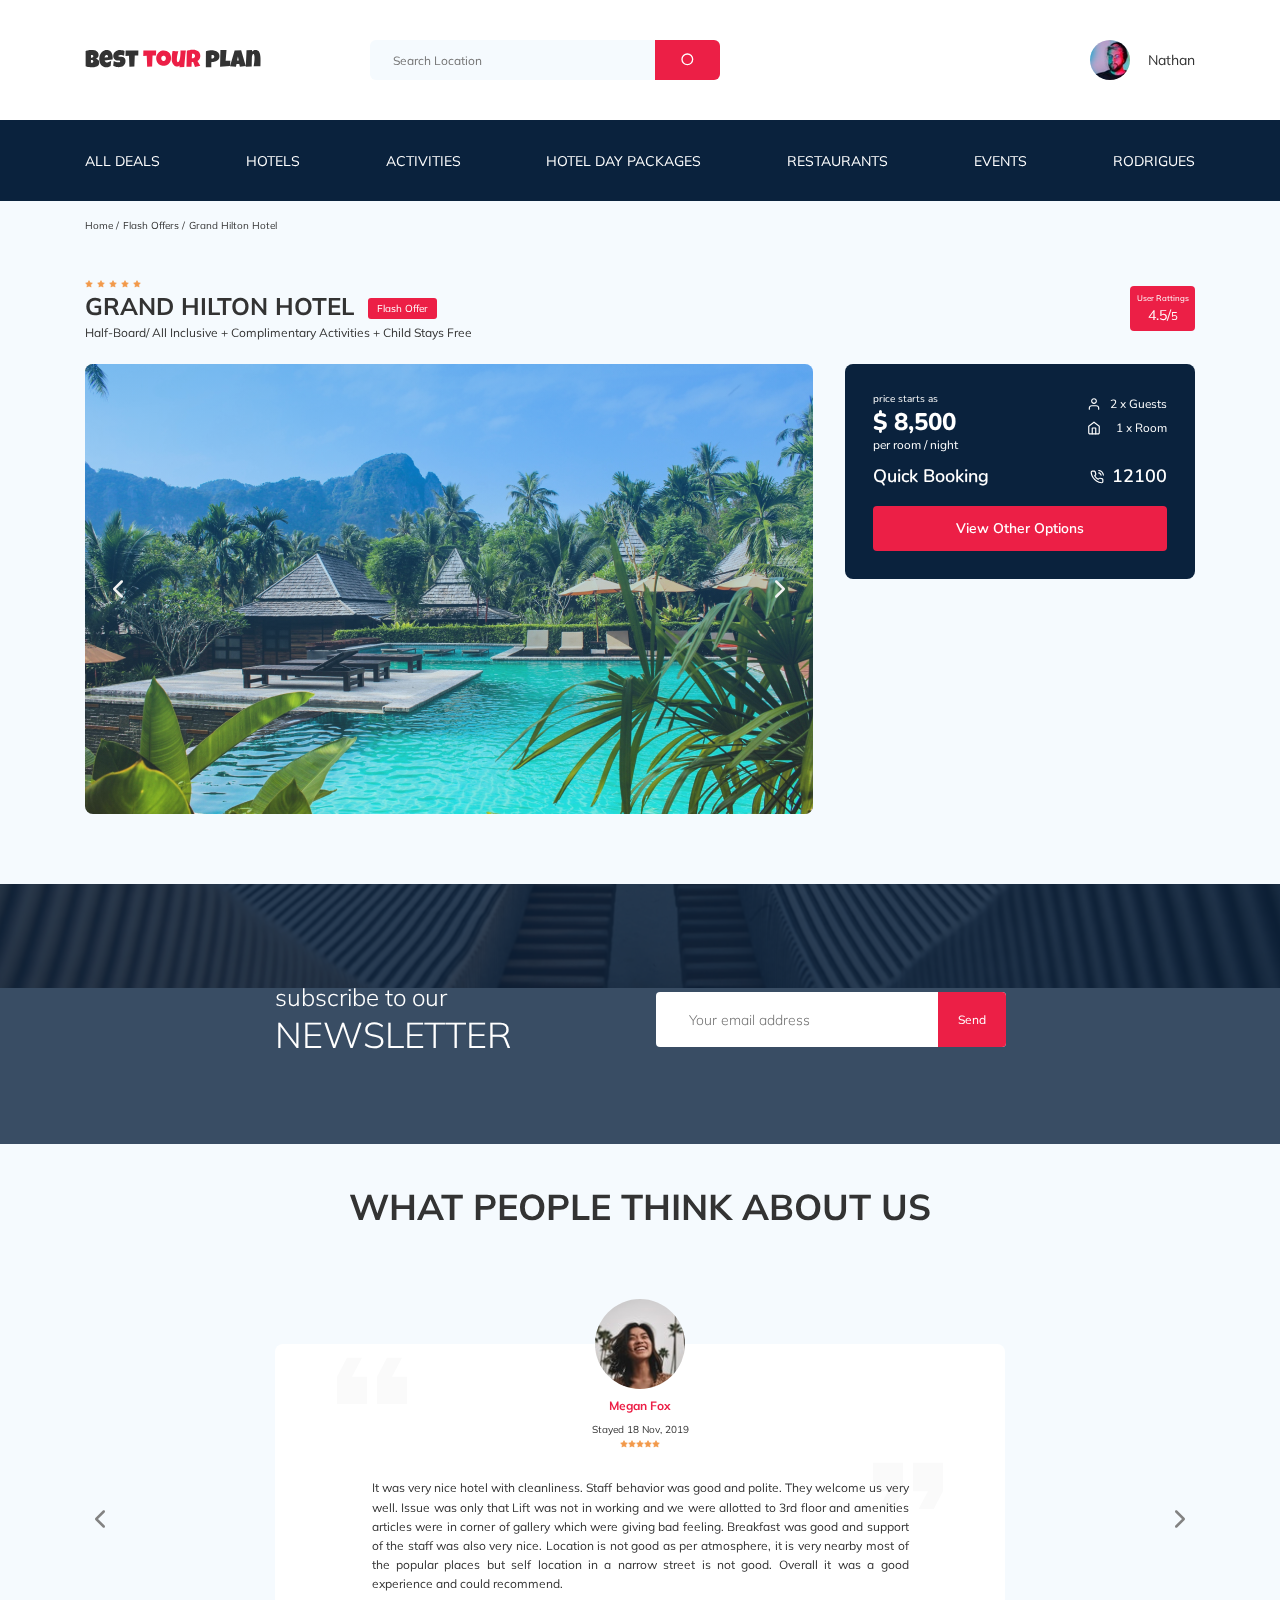
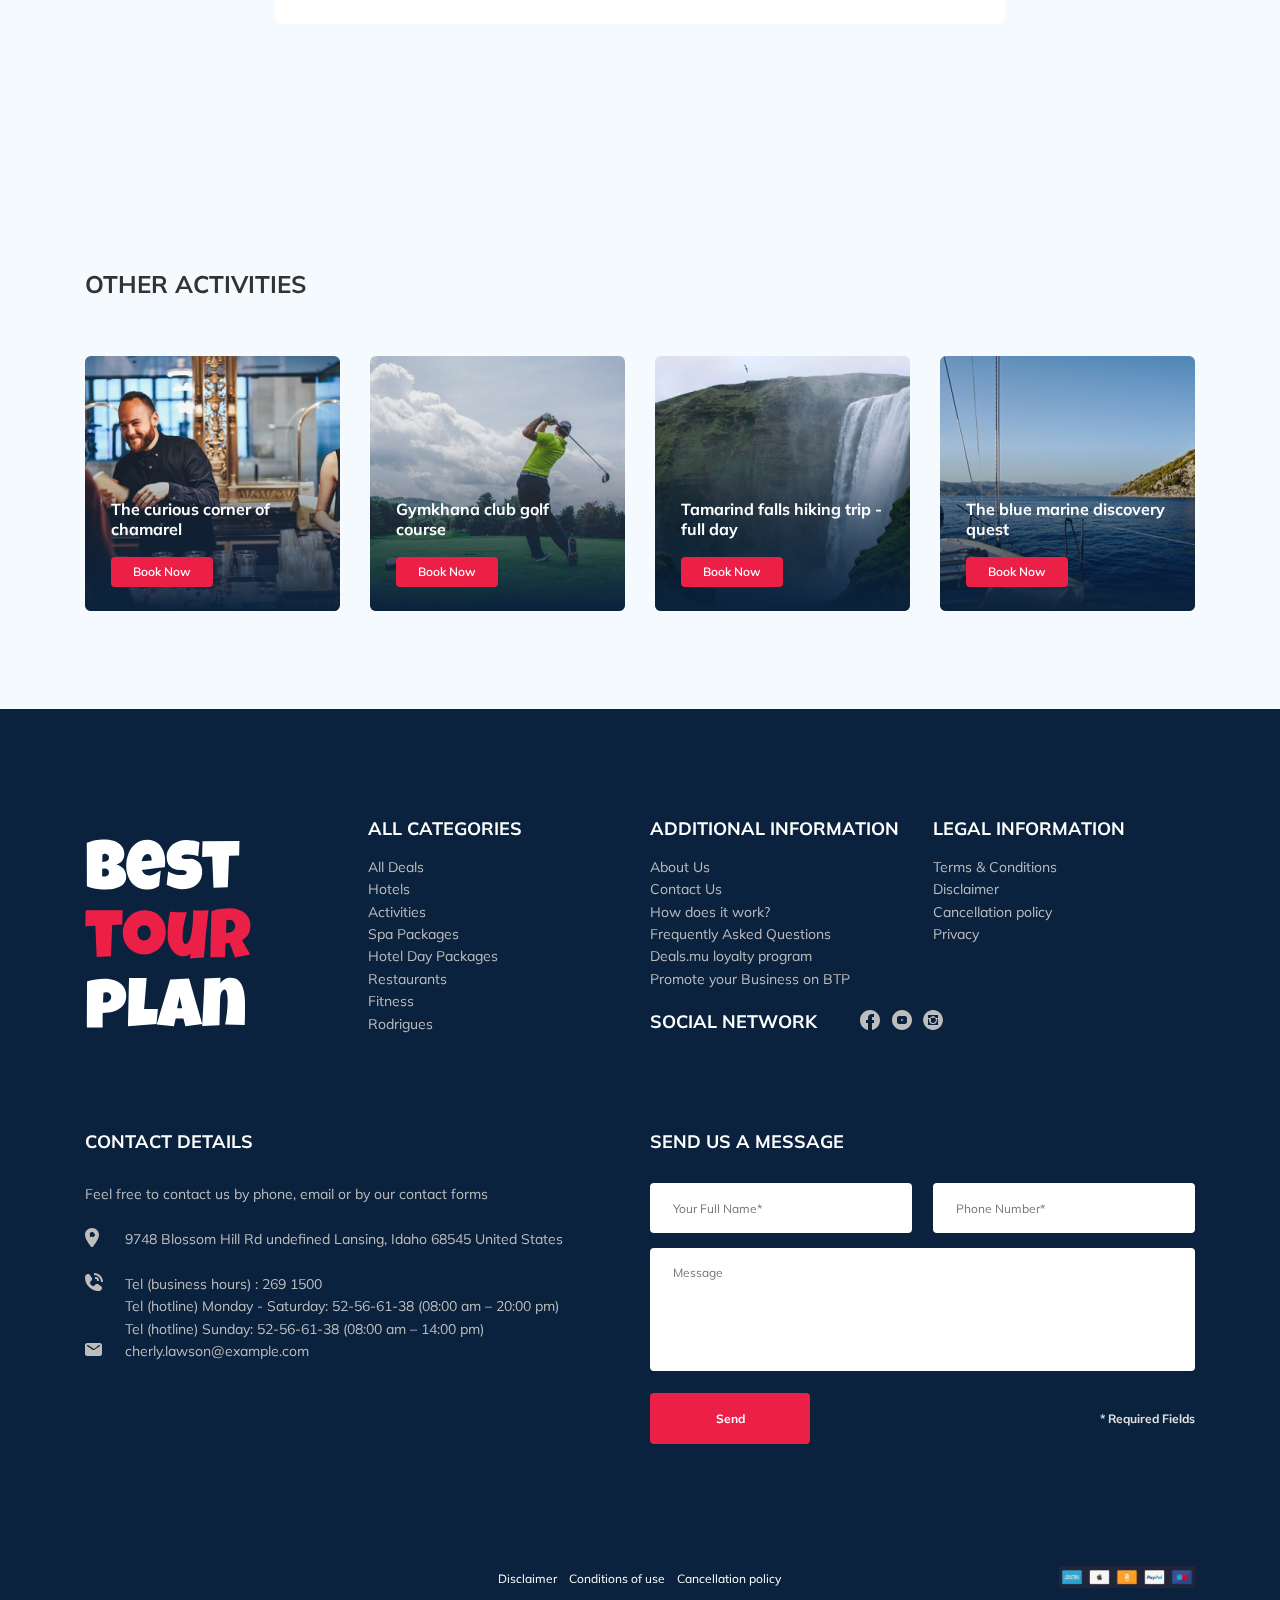
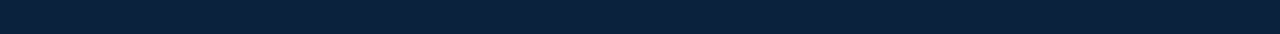
==== index.html @ 7e52b49e "fix: textarea-font-size" ====
<!DOCTYPE html>
<html lang="en">
<head>
    <meta charset="UTF-8">
    <meta http-equiv="X-UA-Compatible" content="IE=edge">
    <meta name="viewport" content="width=device-width, initial-scale=1.0">
    <title>Best Tour Plan - Hotel Booking</title>
    <link href="https://fonts.googleapis.com/css2?family=Mulish:wght@400;700&family=Nunito:wght@400;600;700;800&display=swap" rel="stylesheet"/>
    <link rel="stylesheet" href="css/swiper-bundle.min.css">
    <link rel="stylesheet" href="css/style.css"/>
</head>
<body>
    <header class="navbar navbar__mobile_fixed">
        <div class="container">
            <div class="navbar-top">
                <a href="#" class="logo">
                    <img src="img/horizontal-logo.svg" alt="logo:Best Tour Plan" class="logo__image">
                </a>
                <form action="#" class="search navbar__search navbar__search_mobile_hidden">
                    <input type="text" class="search__input" placeholder="Search Location">
                    <button class="search__button">
                        <img src="img/search.svg" alt="Icon: search">
                    </button>
                </form>
                <a href="#" class="user navbar__user navbar__user_mobile_hidden">
                    <img src="img/user-avatar.jpg" alt="Avatar: Nathan" class="user__avatar"/>
                
                <span class="user__name">Nathan</span>
                </a>
                <button class="menu-button navbar-top__menu-button">
                    <span class="menu-button__line"></span>
                    <span class="menu-button__line"></span>
                    <span class="menu-button__line"></span>
                </button>
            </div>
            </div>
            <div class="navbar-bottom">
                <div class="container">
            <nav class="navbar-menu">
                 <ul class="navbar-menu__list">
                     <li class="navbar-menu__item navbar-menu__item_mobile_visible">
                    <a href="#" class="user navbar__user navbar__user_mobile_visible">
                    <img src="img/user-avatar.jpg" alt="Avatar: Nathan" class="user__avatar"/>
                <span class="user__name">Nathan</span>
                </a>
                </li>
                     <li class="navbar-menu__item navbar-menu__item_mobile_visible">
                         <form action="#" class="search navbar__search navbar__search_mobile_visible">
                    <input type="text" class="search__input" placeholder="Search Location">
                    <button class="search__button">
                        <img src="img/search.svg" alt="Icon: search">
                    </button>
                </form>
                     </li>
                <li class="navbar-menu__item"><a href="#" class="navbar-menu__link">All Deals</a></li>
                <li class="navbar-menu__item"><a href="#" class="navbar-menu__link">Hotels</a></li>
                <li class="navbar-menu__item"><a href="#" class="navbar-menu__link">Activities</a></li>
                <li class="navbar-menu__item"><a href="#" class="navbar-menu__link">Hotel Day Packages</a></li>
                <li class="navbar-menu__item"><a href="#" class="navbar-menu__link">Restaurants</a></li>
                <li class="navbar-menu__item"><a href="#" class="navbar-menu__link">Events</a></li>
                <li class="navbar-menu__item"><a href="#" class="navbar-menu__link">Rodrigues</a></li>
                </ul>
            </nav>
            </div>
            </div>
    </header>
    <div class="container">
    <nav class="breadcrumb">
        <ul class="breadcrumb-list">
            <li class="breadcrumb-list__item">
                <a href="#" class="breadcrumb-list__link">Home</a>
            </li>
            <li class="breadcrumb-list__item">
                <a href="#" class="breadcrumb-list__link">Flash Offers</a>
            </li>
            <li class="breadcrumb-list__item">
                Grand Hilton Hotel
            </li>
        </ul>
    </nav>
    </div>
    <section class="hotel">
        <div class="container">
            <div class="hotel-info">
                <div class="hotel-info__text">
                    <div class="hotel-wrapper">
                    <div class="stars hotel-wrapper__stars">
                        <img class="hotel-wrapper__star" src="img/star.svg" alt="star"/>
                        <img class="hotel-wrapper__star" src="img/star.svg" alt="star"/>
                        <img class="hotel-wrapper__star" src="img/star.svg" alt="star"/>
                        <img class="hotel-wrapper__star" src="img/star.svg" alt="star"/>
                        <img class="hotel-wrapper__star" src="img/star.svg" alt="star"/>
                    </div>
                <h1 class="hotel-name hotel-info__name">GRAND HILTON HOTEL</h1>
                <span class="offer hotel-info__offer">Flash Offer</span>
                </div>
                <p class="hotel-description hotel-info__description">Half-Board/ All Inclusive + Complimentary Activities + Child Stays Free</p>
                </div>
                <div class="rating hotel-info__rating">
                    <span class="rating__text">User Rattings</span>
                    <span class="rating__counter">4.5/<small>5</small></span>
                </div>
            </div>
            <div class="hotel-grid">
                    <div class="swiper-container hotel-slider hotel__slider">
  <!-- Additional required wrapper -->
  <div class="swiper-wrapper">
    <div class="swiper-slide hotel-slider__item">
        <img class="hotel-slider__image" src="img/slide-1.jpg" alt="slide-1">
    </div>
    <div class="swiper-slide hotel-slider__item">
        <img class="hotel-slider__image" src="img/slide-2.jpg" alt="slide-2">
    </div>
    <div class="swiper-slide hotel-slider__item">
        <img class="hotel-slider__image" src="img/slide-3.jpg" alt="slide-3">
    </div>
    <div class="swiper-slide hotel-slider__item">
        <img class="hotel-slider__image" src="img/slide-4.jpg" alt="slide-4">
    </div>
    <div class="swiper-slide hotel-slider__item">
        <img class="hotel-slider__image" src="img/slide-5.jpg" alt="slide-5">
    </div>
  </div>
  <!-- If we need navigation buttons -->
  <button class="hotel-slider__button hotel-slider__button--prev"></button>
  <button class="hotel-slider__button hotel-slider__button--next"></button>
</div>
    <div class="hotel-right">
    <div class="booking">
        <div class="booking__info"> 
            <div class="booking__price">
                <span class="booking__start">price starts as</span>
                <strong class="booking__pricetag">$ 8,500</strong>
                <span class="booking__per-room">per room / night</span>
            </div>
            <div class="booking__room">
                <div class="booking__text">
                    <img src="img/user.svg" alt="Icon: user" class="booking__icon">
                    <span class="booking__description">2 x Guests</span>
                </div>
                <div class="booking__text">
                    <img src="img/home.svg" alt="Icon: user" class="booking__icon">
                    <span class="booking__description">1 x Room</span>
                </div>
            </div>
        </div>
            <div class="booking__call-center">
                <span class="booking__heading">Quick Booking</span>
                <a class="booking__number" href="tel:12100">
                    <img src="img/phone-call.svg" alt="Icon: phone">
                    <span class="booking__num">12100</span>
                </a>
            </div>
            <button class="button booking__button">View Other Options</button>
    </div>
    <div id="map" class="mymap"></div> 
</div>
    </div>
            </div>
    </section>
        <section class="newsletter">
            <div class="parallax-window" data-parallax="scroll" data-image-src="img/newsletter-bg.jpg">
        <div class="newsletter-wrapper">
            <h2 class="newsletter-title">
                subscribe to our
                <span class="newsletter-title__strong">Newsletter</span>
            </h2>
            <form action="#" class="subscribe newsletter__subscribe">
                    <input type="text" class="subscribe__input" placeholder="Your email address" name="adress">
                    <button class="subscribe__button">Send</button>
                </form>
        </div>
        </div>
        </section>
    <section class="reviews">
        <div class="container">
            <h2 class="reviews__title">What people think about us</h2>
            <div class="swiper-container reviews-slider">
  <div class="swiper-wrapper">
    <div class="swiper-slide">
        <div class="reviews-slider__item">
            <div class="reviews-slider__profile">
                <img src="img/reviews-avatar.jpg" alt="Photo: Megan Fox" class="reviews-slider__avatar"/>
                <h3 class="reviews-slider__username">Megan Fox</h3>
                <span class="reviews-slider__date">Stayed 18 Nov, 2019</span>
                <div class="reviews-slider__rating">
                        <img class="reviews-slider__star" src="img/star.svg" alt="star"/>
                        <img class="reviews-slider__star" src="img/star.svg" alt="star"/>
                        <img class="reviews-slider__star" src="img/star.svg" alt="star"/>
                        <img class="reviews-slider__star" src="img/star.svg" alt="star"/>
                        <img class="reviews-slider__star" src="img/star.svg" alt="star"/>
                    </div>
            </div>
            <p class="reviews-slider__text">It was very nice hotel with cleanliness. Staff behavior was good and polite. They welcome us very well. Issue was only that Lift was not in working and we were allotted to 3rd floor and amenities articles were in corner of gallery which were giving bad feeling. Breakfast was good and support of the staff was also very nice. Location is not good as per atmosphere, it is very nearby most of the popular places but self location in a narrow street is not good. Overall it was a good experience and could recommend. </p>
        </div>
    </div>
    <div class="swiper-slide">
        <div class="reviews-slider__item">
            <div class="reviews-slider__profile">
                <img src="img/reviews-avatar-2.jpg" alt="Photo: Klark Kent" class="reviews-slider__avatar"/>
                <h3 class="reviews-slider__username">Klark Kent</h3>
                <span class="reviews-slider__date">Stayed 18 Dec, 2020</span>
                <div class="reviews-slider__rating">
                        <img class="reviews-slider__star" src="img/star.svg" alt="star"/>
                        <img class="reviews-slider__star" src="img/star.svg" alt="star"/>
                        <img class="reviews-slider__star" src="img/star.svg" alt="star"/>
                        <img class="reviews-slider__star" src="img/star.svg" alt="star"/>
                        <img class="reviews-slider__star" src="img/star.svg" alt="star"/>
                    </div>
            </div>
            <p class="reviews-slider__text">Lorem ipsum dolor sit amet consectetur adipisicing elit. Alias architecto reprehenderit laboriosam officiis esse accusantium est reiciendis soluta repellat? Quis soluta ducimus, aliquam nisi fugiat neque sint fugit a consequuntur voluptas reprehenderit reiciendis! Commodi, ducimus magni sunt eligendi ab neque et sequi, quidem, ipsa optio vel nihil. Deserunt, quos doloribus.</p>
        </div>
    </div>
    <div class="swiper-slide">
        <div class="reviews-slider__item">
            <div class="reviews-slider__profile">
                <img src="img/reviews-avatar-3.jpg" alt="Photo: Liam Mason" class="reviews-slider__avatar"/>
                <h3 class="reviews-slider__username">Liam Mason</h3>
                <span class="reviews-slider__date">Stayed 18 Mar, 2021</span>
                <div class="reviews-slider__rating">
                        <img class="reviews-slider__star" src="img/star.svg" alt="star"/>
                        <img class="reviews-slider__star" src="img/star.svg" alt="star"/>
                        <img class="reviews-slider__star" src="img/star.svg" alt="star"/>
                        <img class="reviews-slider__star" src="img/star.svg" alt="star"/>
                        <img class="reviews-slider__star" src="img/star.svg" alt="star"/>
                    </div>
            </div>
            <p class="reviews-slider__text">Lorem ipsum dolor sit amet consectetur adipisicing elit. Officiis dignissimos iusto eaque autem accusamus nemo debitis illum, ullam facere qui sit enim dolor commodi animi molestias aperiam atque. Distinctio sit esse debitis minima, quaerat quod reiciendis ducimus aspernatur! Accusamus, obcaecati cumque ad deserunt ullam voluptatem vel sequi nemo nam natus ducimus repellat quo minus minima, laboriosam quam! Ullam ab similique debitis sint modi deserunt saepe in consequatur ratione, sed dolore, ea odit delectus cum doloremque quasi quas non quos minima nihil reprehenderit vitae. Nemo harum eligendi dolore veritatis incidunt laborum, aliquam, a modi magnam placeat ducimus obcaecati delectus repellendus blanditiis fugit molestias accusantium ex voluptate quam quos quae at excepturi necessitatibus. Optio officia ex magni quis quibusdam, autem explicabo perferendis impedit accusamus perspiciatis sequi, enim distinctio voluptatum aliquid? Maiores at expedita vel aliquam corporis similique magnam! </p>
        </div>
    </div>
    </div> 
          <button class="reviews-slider__button reviews-slider__button--prev"></button>
          <button class="reviews-slider__button reviews-slider__button--next"></button>
            </div>
        </div>
    </section>
    <section class="activities">
        <div class="container">
            <h2 class="activities__title">Other Activities</h2>
            <div class="activities-wrapper">
                <div class="card activities__card--card1">
                    <img src="img/activity-1.jpg" alt="The curious corner of chamarel" class="card__image">
                    <h3 class="card__title">The curious corner of chamarel</h3>
                    <button class="card__button">Book Now</button>
                </div>
                <div class="card activities__card--card2">
                    <img src="img/activity-2.jpg" alt="Gymkhana club golf course" class="card__image">
                    <h3 class="card__title">Gymkhana club golf course</h3>
                    <button class="card__button">Book Now</button>
                </div>
                <div class="card activities__card--card3">
                    <img src="img/activity-3.jpg" alt="Tamarind falls hiking trip - full day" class="card__image">
                    <h3 class="card__title">Tamarind falls hiking trip - full day</h3>
                    <button class="card__button">Book Now</button>
                </div>
                <div class="card activities__card--card4">
                    <img src="img/activity-4.jpg" alt="The blue marine discovery quest" class="card__image">
                    <h3 class="card__title">The blue marine discovery quest</h3>
                    <button class="card__button">Book Now</button>
                </div>
            </div>
        </div>
    </section>
    <footer class="footer">
        <div class="container">
            <div class="footer-wrapper">
                <img src="/img/vertical-logo.svg" alt="Logo: Best tour plan" class="logo footer__logo"/>
                <div class="footer__list footer__categories">
                    <h3 class="footer__title">ALL CATEGORIES</h3>
                    <ul class="footer__ul">
                        <li class="footer__item">
                            <a href="#" class="footer__link">All Deals</a>
                        </li>
                        <li class="footer__item">
                            <a href="#" class="footer__link">Hotels</a>
                        </li>
                        <li class="footer__item">
                            <a href="#" class="footer__link">Activities</a>
                        </li>
                        <li class="footer__item">
                            <a href="#" class="footer__link">Spa Packages</a>
                        </li>
                        <li class="footer__item">
                            <a href="#" class="footer__link">Hotel Day Packages</a>
                        </li>
                        <li class="footer__item">
                            <a href="#" class="footer__link">Restaurants</a>
                        </li>
                        <li class="footer__item">
                            <a href="#" class="footer__link">Fitness</a>
                        </li>
                        <li class="footer__item">
                            <a href="#" class="footer__link">Rodrigues</a>
                        </li>
                    </ul>
                </div>
                <div class="footer__list footer__additional">
                    <h3 class="footer__title">ADDITIONAL INFORMATION</h3>
                    <ul class="footer__ul">
                        <li class="footer__item">
                            <a href="#" class="footer__link">About Us</a>
                        </li>
                        <li class="footer__item">
                            <a href="#" class="footer__link">Contact Us</a>
                        </li>
                        <li class="footer__item">
                            <a href="#" class="footer__link">How does it work?</a>
                        </li>
                        <li class="footer__item">
                            <a href="#" class="footer__link">Frequently Asked Questions</a>
                        </li>
                        <li class="footer__item">
                            <a href="#" class="footer__link">Deals.mu loyalty program</a>
                        </li>
                        <li class="footer__item">
                            <a href="#" class="footer__link">Promote your Business on BTP</a>
                        </li>
                    </ul>
                </div>
                <div class="footer__social-network">
                    <h3 class="footer__title footer__title--inline>">Social Network</h3>
                    <div class="footer__social-links">
                        <a href="http://facebook.com" class="footer__link">
                            <img 
                            src="img/facebook.svg" 
                            alt="Icon: facebook"/>
                        </a>
                        <a href="http://youtube.com" class="footer__link">
                            <img 
                            src="img/youtube.svg" 
                            alt="Icon: youtube"/>
                        </a>
                        <a href="http://instagram.com" class="footer__link">
                            <img 
                            src="img/instagram.svg" 
                            alt="Icon: instagram"/>
                        </a>
                    </div>
                    </div>
                    <div class="footer__list footer__legal">
                        <h3 class="footer__title">LEGAL INFORMATION</h3>
                        <ul class="footer__ul">
                        <li class="footer__item">
                            <a href="#" class="footer__link">Terms & Conditions</a>
                        </li>
                        <li class="footer__item">
                            <a href="#" class="footer__link">Disclaimer</a>
                        </li>
                        <li class="footer__item">
                            <a href="#" class="footer__link">Cancellation policy</a>
                        </li>
                        <li class="footer__item">
                            <a href="#" class="footer__link">Privacy</a>
                        </li>
                        </ul>
                    </div>
                    <div class="footer__contact-details">
                        <h3 class="footer__title footer__title--mb-3">Contact Details</h3>
                        <p class="footer__text">
                            Feel free to contact us by phone, email or by our contact forms
                        </p>
                        <ul class="footer__ul">
                            <li class="footer__item footer__item--mb-2">
                                <div class="footer__icon-wrapper">
                            <img 
                            class="footer__icon" 
                            src="img/map-marker.svg" 
                            alt="Icon: map"/>
                            </div>
                            9748 Blossom Hill Rd undefined Lansing, Idaho 68545 United States
                        </li>
                        <li class="footer__item">
                            <div class="footer__icon-wrapper">
                            <img 
                            class="footer__icon" 
                            src="img/contact-phone-call.svg" 
                            alt="Icon: contact-phone-call"/>
                            </div>
                            <div class="footer__tel">
                             <a href="tel:269 1500" class="footer__contacts">Tel (business hours) : 269 1500</a><br>
                            <a href="tel:52-56-61-38" class="footer__contacts">Tel (hotline) Monday - Saturday: 52-56-61-38 (08:00 am – 20:00 pm)</a><br>
                            <a href="tel:269 1500" class="footer__contacts">Tel (hotline) Sunday: 52-56-61-38 (08:00 am – 14:00 pm)</a>
                        </div>
                        </li>
                        <li class="footer__item">
                            <div class="footer__icon-wrapper">
                            <img 
                            class="footer__icon" 
                            src="img/email.svg" 
                            alt="Icon: email"/>
                            </div>
                            <a href="mailto:cherly.lawson@example.com" class="footer__contacts">cherly.lawson@example.com</a>
                        </li>
                        </ul>
                    </div>
                    <div class="footer__contact-form">
                        <h3 class="footer__title footer__title--mb-3">Send us a message</h3>
                        <form action="send.php" method="POST" class="footer__form">
                            <input 
                            type="text" 
                            class="input footer__input" 
                            placeholder="Your Full Name*"
                            name="name"
                            />
                            <input 
                            type="text" 
                            class="input footer__input" 
                            placeholder="Phone Number*"
                            name="phone"
                            />
                        <textarea class="footer__message" placeholder="Message" name="message"></textarea>
                        <button class="button footer__button" type="submit">Send</button>
                        <span class="footer__info">* Required Fields</span>
                        </form>
                    </div>
                    
            <div class="footer__disclaimer">
                <div class="footer__links">
                            <a href="#" class="footer__disclaimer-link">Disclaimer</a>
                            <a href="#" class="footer__disclaimer-link">Conditions of use</a>
                            <a href="#" class="footer__disclaimer-link">Cancellation policy</a>
                            </div>
                            <img 
                            class="footer__disclaimer-icons" 
                            src="img/cards.svg" 
                            alt="Icon: disclaimer"/>
                        </div>
                        </div>
        </div>
    </footer>
    <script src="js/swiper-bundle.min.js"></script>
    <script src="https://ajax.googleapis.com/ajax/libs/jquery/1.11.0/jquery.min.js"></script>
    <script src="js/parallax.min.js"></script>
    <script src="js/main.js"></script>
    <script src="https://api-maps.yandex.ru/2.1/?&lang=ru_RU&amp;apikey=<5a674169-3dc9-4b7e-bf79-704c803180b8>" type="text/javascript">
    </script>
    <script src="js/mymap.js"></script>
    
</body>
</html>
---- css/style.css ----
* {
  -webkit-box-sizing: border-box;
          box-sizing: border-box;
  margin: 0;
}

body {
  font-family: 'Mulish', sans-serif;
  background-color: #f5fafe;
  color: #333333;
}

.overflow-hidden {
  overflow-y: hidden;
}

.container {
  max-width: 1110px;
  margin: 0 auto;
}

img {
  max-width: 100%;
}

button:active, button:focus {
  outline: none;
}

button::-moz-focus-inner {
  border: 0;
}

.booking {
  font-family: 'Nunito', sans-serif;
}

.reviews-slider .swiper-slide-shadow-left, .swiper-slide-shadow-right {
  display: none;
}

.parallax-window {
  min-height: 260px;
  background: transparent;
  background-attachment: fixed;
}

textarea {
  resize: none;
}

/*! normalize.css v8.0.1 | MIT License | github.com/necolas/normalize.css */
/* Document
   ========================================================================== */
/**
 * 1. Correct the line height in all browsers.
 * 2. Prevent adjustments of font size after orientation changes in iOS.
 */
html {
  line-height: 1.15;
  /* 1 */
  -webkit-text-size-adjust: 100%;
  /* 2 */
}

/* Sections
   ========================================================================== */
/**
 * Remove the margin in all browsers.
 */
body {
  margin: 0;
}

/**
 * Render the `main` element consistently in IE.
 */
main {
  display: block;
}

/**
 * Correct the font size and margin on `h1` elements within `section` and
 * `article` contexts in Chrome, Firefox, and Safari.
 */
h1 {
  font-size: 2em;
  margin: 0.67em 0;
}

/* Grouping content
   ========================================================================== */
/**
 * 1. Add the correct box sizing in Firefox.
 * 2. Show the overflow in Edge and IE.
 */
hr {
  -webkit-box-sizing: content-box;
          box-sizing: content-box;
  /* 1 */
  height: 0;
  /* 1 */
  overflow: visible;
  /* 2 */
}

/**
 * 1. Correct the inheritance and scaling of font size in all browsers.
 * 2. Correct the odd `em` font sizing in all browsers.
 */
pre {
  font-family: monospace, monospace;
  /* 1 */
  font-size: 1em;
  /* 2 */
}

/* Text-level semantics
   ========================================================================== */
/**
 * Remove the gray background on active links in IE 10.
 */
a {
  background-color: transparent;
}

/**
 * 1. Remove the bottom border in Chrome 57-
 * 2. Add the correct text decoration in Chrome, Edge, IE, Opera, and Safari.
 */
abbr[title] {
  border-bottom: none;
  /* 1 */
  text-decoration: underline;
  /* 2 */
  -webkit-text-decoration: underline dotted;
          text-decoration: underline dotted;
  /* 2 */
}

/**
 * Add the correct font weight in Chrome, Edge, and Safari.
 */
b,
strong {
  font-weight: bolder;
}

/**
 * 1. Correct the inheritance and scaling of font size in all browsers.
 * 2. Correct the odd `em` font sizing in all browsers.
 */
code,
kbd,
samp {
  font-family: monospace, monospace;
  /* 1 */
  font-size: 1em;
  /* 2 */
}

/**
 * Add the correct font size in all browsers.
 */
small {
  font-size: 80%;
}

/**
 * Prevent `sub` and `sup` elements from affecting the line height in
 * all browsers.
 */
sub,
sup {
  font-size: 75%;
  line-height: 0;
  position: relative;
  vertical-align: baseline;
}

sub {
  bottom: -0.25em;
}

sup {
  top: -0.5em;
}

/* Embedded content
   ========================================================================== */
/**
 * Remove the border on images inside links in IE 10.
 */
img {
  border-style: none;
}

/* Forms
   ========================================================================== */
/**
 * 1. Change the font styles in all browsers.
 * 2. Remove the margin in Firefox and Safari.
 */
button,
input,
optgroup,
select,
textarea {
  font-family: inherit;
  /* 1 */
  font-size: 100%;
  /* 1 */
  line-height: 1.15;
  /* 1 */
  margin: 0;
  /* 2 */
}

/**
 * Show the overflow in IE.
 * 1. Show the overflow in Edge.
 */
button,
input {
  /* 1 */
  overflow: visible;
}

/**
 * Remove the inheritance of text transform in Edge, Firefox, and IE.
 * 1. Remove the inheritance of text transform in Firefox.
 */
button,
select {
  /* 1 */
  text-transform: none;
}

/**
 * Correct the inability to style clickable types in iOS and Safari.
 */
button,
[type="button"],
[type="reset"],
[type="submit"] {
  -webkit-appearance: button;
}

/**
 * Remove the inner border and padding in Firefox.
 */
button::-moz-focus-inner,
[type="button"]::-moz-focus-inner,
[type="reset"]::-moz-focus-inner,
[type="submit"]::-moz-focus-inner {
  border-style: none;
  padding: 0;
}

/**
 * Restore the focus styles unset by the previous rule.
 */
button:-moz-focusring,
[type="button"]:-moz-focusring,
[type="reset"]:-moz-focusring,
[type="submit"]:-moz-focusring {
  outline: 1px dotted ButtonText;
}

/**
 * Correct the padding in Firefox.
 */
fieldset {
  padding: 0.35em 0.75em 0.625em;
}

/**
 * 1. Correct the text wrapping in Edge and IE.
 * 2. Correct the color inheritance from `fieldset` elements in IE.
 * 3. Remove the padding so developers are not caught out when they zero out
 *    `fieldset` elements in all browsers.
 */
legend {
  -webkit-box-sizing: border-box;
          box-sizing: border-box;
  /* 1 */
  color: inherit;
  /* 2 */
  display: table;
  /* 1 */
  max-width: 100%;
  /* 1 */
  padding: 0;
  /* 3 */
  white-space: normal;
  /* 1 */
}

/**
 * Add the correct vertical alignment in Chrome, Firefox, and Opera.
 */
progress {
  vertical-align: baseline;
}

/**
 * Remove the default vertical scrollbar in IE 10+.
 */
textarea {
  overflow: auto;
}

/**
 * 1. Add the correct box sizing in IE 10.
 * 2. Remove the padding in IE 10.
 */
[type="checkbox"],
[type="radio"] {
  -webkit-box-sizing: border-box;
          box-sizing: border-box;
  /* 1 */
  padding: 0;
  /* 2 */
}

/**
 * Correct the cursor style of increment and decrement buttons in Chrome.
 */
[type="number"]::-webkit-inner-spin-button,
[type="number"]::-webkit-outer-spin-button {
  height: auto;
}

/**
 * 1. Correct the odd appearance in Chrome and Safari.
 * 2. Correct the outline style in Safari.
 */
[type="search"] {
  -webkit-appearance: textfield;
  /* 1 */
  outline-offset: -2px;
  /* 2 */
}

/**
 * Remove the inner padding in Chrome and Safari on macOS.
 */
[type="search"]::-webkit-search-decoration {
  -webkit-appearance: none;
}

/**
 * 1. Correct the inability to style clickable types in iOS and Safari.
 * 2. Change font properties to `inherit` in Safari.
 */
::-webkit-file-upload-button {
  -webkit-appearance: button;
  /* 1 */
  font: inherit;
  /* 2 */
}

/* Interactive
   ========================================================================== */
/*
 * Add the correct display in Edge, IE 10+, and Firefox.
 */
details {
  display: block;
}

/*
 * Add the correct display in all browsers.
 */
summary {
  display: list-item;
}

/* Misc
   ========================================================================== */
/**
 * Add the correct display in IE 10+.
 */
template {
  display: none;
}

/**
 * Add the correct display in IE 10.
 */
[hidden] {
  display: none;
}

.navbar {
  background-color: #fff;
}

.navbar-top {
  display: -webkit-box;
  display: -ms-flexbox;
  display: flex;
  -webkit-box-align: center;
      -ms-flex-align: center;
          align-items: center;
  -webkit-box-pack: justify;
      -ms-flex-pack: justify;
          justify-content: space-between;
  padding-top: 40px;
  padding-bottom: 40px;
}

.navbar-top__menu-button {
  display: none;
}

.navbar__search {
  margin-right: auto;
  -webkit-margin-start: 108px;
          margin-inline-start: 108px;
}

.navbar-bottom {
  background-color: #0a223d;
}

.navbar-menu__list {
  list-style-type: none;
  margin: 0;
  padding: 31px 0;
  display: -webkit-box;
  display: -ms-flexbox;
  display: flex;
  -webkit-box-align: center;
      -ms-flex-align: center;
          align-items: center;
  -webkit-box-pack: justify;
      -ms-flex-pack: justify;
          justify-content: space-between;
  color: #fff;
}

.navbar-menu__link {
  color: inherit;
  text-decoration: none;
  text-transform: uppercase;
  font-size: 14px;
  line-height: 18px;
}

.navbar-menu__link:hover {
  cursor: pointer;
  color: red;
}

.navbar-menu__item_mobile_visible {
  display: none;
}

.logo {
  width: 177px;
}

.logo:hover {
  cursor: pointer;
  opacity: 0.6;
}

.search {
  display: -webkit-box;
  display: -ms-flexbox;
  display: flex;
  position: relative;
  overflow: hidden;
  border-radius: 6px;
  height: 40px;
}

.search__input {
  width: 350px;
  height: 100%;
  padding-left: 23px;
  padding-right: 75px;
  background-color: #f5fafe;
  border: none;
  font-size: 12px;
  line-height: 15px;
  color: #333333;
}

.search__button {
  position: absolute;
  top: 0;
  right: 0;
  height: 100%;
  width: 65px;
  border: none;
  background-color: #ec1f46;
}

.search__button:hover {
  cursor: pointer;
  opacity: 0.6;
}

.user {
  display: -webkit-box;
  display: -ms-flexbox;
  display: flex;
  -webkit-box-align: center;
      -ms-flex-align: center;
          align-items: center;
  text-decoration: none;
}

.user__avatar {
  width: 40px;
  height: 40px;
  border-radius: 50%;
  -o-object-fit: cover;
     object-fit: cover;
}

.user__name {
  margin-left: 18px;
  font-size: 14px;
  line-height: 18px;
  color: #333333;
}

.breadcrumb-list {
  display: -webkit-box;
  display: -ms-flexbox;
  display: flex;
  -webkit-box-align: center;
      -ms-flex-align: center;
          align-items: center;
  padding: 18px 0;
  margin: 0;
  list-style: none;
}

.breadcrumb-list__item {
  font-size: 10px;
  line-height: 13px;
}

.breadcrumb-list__item:not(:last-child)::after {
  content: '/';
  margin-right: 4px;
}

.breadcrumb-list__link {
  text-decoration: none;
  color: inherit;
}

.breadcrumb-list__link:hover {
  cursor: pointer;
  color: red;
}

h1, p {
  margin: 0;
}

.hotel {
  padding-top: 23px;
  padding-bottom: 70px;
}

.hotel-info {
  display: -webkit-box;
  display: -ms-flexbox;
  display: flex;
  -webkit-box-align: center;
      -ms-flex-align: center;
          align-items: center;
  -webkit-box-pack: justify;
      -ms-flex-pack: justify;
          justify-content: space-between;
  padding-bottom: 20px;
}

.hotel-info__offer {
  margin-left: 14px;
  margin-top: 4px;
}

.hotel-info-name {
  margin-top: 4px;
  margin-bottom: 0;
}

.hotel-info__description {
  margin: 0;
}

.hotel-name {
  font-size: 24px;
  line-height: 30px;
}

.hotel-wrapper {
  display: -webkit-box;
  display: -ms-flexbox;
  display: flex;
  -ms-flex-wrap: wrap;
      flex-wrap: wrap;
  -webkit-box-align: center;
      -ms-flex-align: center;
          align-items: center;
}

.hotel-description {
  font-size: 12px;
  line-height: 15px;
  margin: 4px 0;
}

.hotel-grid {
  display: -webkit-box;
  display: -ms-flexbox;
  display: flex;
  -webkit-box-pack: justify;
      -ms-flex-pack: justify;
          justify-content: space-between;
}

.hotel-right {
  display: -webkit-box;
  display: -ms-flexbox;
  display: flex;
  -webkit-box-orient: vertical;
  -webkit-box-direction: normal;
      -ms-flex-direction: column;
          flex-direction: column;
  -webkit-box-pack: justify;
      -ms-flex-pack: justify;
          justify-content: space-between;
}

.hotel-slider {
  max-width: 728px;
  height: 450px;
  margin: 0;
}

.hotel-slider__item {
  width: 100%;
  height: 100%;
  position: relative;
  border-radius: 8px;
  overflow: hidden;
}

.hotel-slider__item:after {
  content: '';
  position: absolute;
  width: 100%;
  height: 100%;
  top: 0;
  bottom: 0;
  left: 0;
  right: 0;
  background: -webkit-gradient(linear, left top, left bottom, from(rgba(0, 122, 223, 0.48)), to(rgba(255, 255, 255, 0.128)));
  background: linear-gradient(180deg, rgba(0, 122, 223, 0.48) 0%, rgba(255, 255, 255, 0.128) 100%);
  z-index: 10;
}

.hotel-slider__button {
  position: absolute;
  top: 50%;
  -webkit-transform: translateY(-50%);
          transform: translateY(-50%);
  z-index: 99;
  width: 30px;
  height: 30px;
  border: none;
  cursor: pointer;
  background-repeat: no-repeat;
  background-position: center;
  background-size: 10px;
  background-color: transparent;
}

.hotel-slider__button--next {
  right: 18px;
  background-image: url(../img/arrow-next.svg);
}

.hotel-slider__button--prev {
  left: 18px;
  background-image: url(../img/arrow-prev.svg);
}

.stars {
  width: 100%;
}

.offer {
  font-size: 10px;
  line-height: 13px;
  padding: 4px 9px;
  background-color: #ec1f46;
  border-radius: 3px;
  color: #fff;
}

.rating {
  max-width: 65px;
  min-height: 45px;
  text-align: center;
  color: #fff;
  background-color: #ec1f46;
  border-radius: 4px;
}

.rating__text {
  font-size: 8px;
  line-height: 10px;
}

.rating__counter {
  font-size: 14px;
  line-height: 18px;
}

.booking {
  border-radius: 8px;
  color: #fff;
  width: 350px;
  min-height: 210px;
  background-color: #0a223d;
  padding: 28px;
}

.booking__info {
  display: -webkit-box;
  display: -ms-flexbox;
  display: flex;
  -webkit-box-pack: justify;
      -ms-flex-pack: justify;
          justify-content: space-between;
  margin-bottom: 9px;
}

.booking__price {
  display: -webkit-box;
  display: -ms-flexbox;
  display: flex;
  -webkit-box-orient: vertical;
  -webkit-box-direction: normal;
      -ms-flex-direction: column;
          flex-direction: column;
}

.booking__start {
  font-weight: normal;
  font-size: 10px;
  line-height: 14px;
}

.booking__pricetag {
  font-size: 24px;
  font-weight: 800;
  font-style: normal;
  line-height: 33px;
}

.booking__per-room {
  height: 16px;
  font-size: 12px;
  font-weight: 400;
  font-style: normal;
}

.booking__room {
  margin-top: 4px;
}

.booking__text {
  display: -webkit-box;
  display: -ms-flexbox;
  display: flex;
  -webkit-box-align: center;
      -ms-flex-align: center;
          align-items: center;
  -webkit-box-pack: justify;
      -ms-flex-pack: justify;
          justify-content: space-between;
  margin-bottom: 8px;
  font-size: 12px;
  font-weight: normal;
  font-style: normal;
  line-height: 16px;
}

.booking__description {
  margin-left: 9px;
}

.booking__call-center {
  display: -webkit-box;
  display: -ms-flexbox;
  display: flex;
  -webkit-box-align: center;
      -ms-flex-align: center;
          align-items: center;
  -webkit-box-pack: justify;
      -ms-flex-pack: justify;
          justify-content: space-between;
  margin-bottom: 17px;
}

.booking__heading {
  font-style: normal;
  font-weight: 600;
  font-size: 18px;
  line-height: 25px;
}

.booking__number {
  display: -webkit-box;
  display: -ms-flexbox;
  display: flex;
  -webkit-box-align: center;
      -ms-flex-align: center;
          align-items: center;
  -webkit-box-pack: justify;
      -ms-flex-pack: justify;
          justify-content: space-between;
  color: inherit;
  text-decoration: none;
  font-weight: 600;
  font-size: 18px;
  line-height: 25px;
}

.booking__num {
  margin-left: 8px;
}

.booking__button {
  width: 100%;
  min-height: 45px;
  font-weight: 600;
  font-size: 14px;
  line-height: 19px;
  border-radius: 4px;
  background-color: #ec1f46;
  border: none;
  color: #fff;
}

.booking__button:hover {
  cursor: pointer;
  opacity: 0.6;
}

.mymap {
  width: 347px;
  height: 213px;
  border-radius: 10px;
  overflow: hidden;
}

.newsletter {
  position: relative;
}

.newsletter:before {
  content: '';
  position: absolute;
  top: 0;
  left: 0;
  right: 0;
  bottom: 0;
  width: 100%;
  height: 100%;
  background-color: rgba(10, 34, 61, 0.8);
}

.newsletter-wrapper {
  position: relative;
  display: -webkit-box;
  display: -ms-flexbox;
  display: flex;
  -webkit-box-align: center;
      -ms-flex-align: center;
          align-items: center;
  -webkit-box-pack: justify;
      -ms-flex-pack: justify;
          justify-content: space-between;
  padding: 98px 0 87px 0;
  max-width: 731px;
  margin: auto;
}

.newsletter-title {
  color: #fff;
  font-style: normal;
  font-weight: 300;
  font-size: 24px;
  line-height: 30px;
}

.newsletter-title__strong {
  display: block;
  font-size: 36px;
  line-height: 45px;
  text-transform: uppercase;
}

h2 {
  margin: 0;
}

.subscribe {
  position: relative;
  width: 350px;
  height: 55px;
  border-radius: 4px;
  overflow: hidden;
}

.subscribe__input {
  position: absolute;
  width: 100%;
  height: 100%;
  border: none;
  padding-left: 33px;
  padding-right: 75px;
  font-style: normal;
  font-weight: 300;
  font-size: 14px;
  line-height: 18px;
}

.subscribe__button {
  position: absolute;
  max-width: 85px;
  right: 0;
  top: 0;
  height: 100%;
  padding: 0 20px;
  font-size: 12px;
  border: none;
  background-color: #ec1f46;
  color: #fff;
  white-space: nowrap;
  overflow: hidden;
  text-overflow: ellipsis;
}

.subscribe__button:hover {
  cursor: pointer;
  opacity: 0.6;
}

.reviews {
  padding: 40px 0 70px 0;
}

.reviews__title {
  font-style: normal;
  font-weight: bold;
  font-size: 36px;
  line-height: 45px;
  text-align: center;
  text-transform: uppercase;
  margin-bottom: 70px;
}

.reviews-slider__item {
  position: relative;
  display: -webkit-box;
  display: -ms-flexbox;
  display: flex;
  -webkit-box-orient: vertical;
  -webkit-box-direction: normal;
      -ms-flex-direction: column;
          flex-direction: column;
  -webkit-box-align: center;
      -ms-flex-align: center;
          align-items: center;
  max-width: 730px;
  margin: 45px auto 0;
  background-color: #fff;
  border-radius: 8px;
  padding: 0 62px 30px;
  z-index: 6;
}

.reviews-slider__item:before {
  content: '';
  position: absolute;
  left: 62px;
  top: 13px;
  width: 70px;
  height: 47px;
  background-image: url(../img/quote-left.svg);
  background-repeat: no-repeat;
}

.reviews-slider__item:after {
  content: '';
  position: absolute;
  right: 62px;
  top: 118px;
  width: 70px;
  height: 47px;
  background-image: url(../img/quote-right.svg);
  background-repeat: no-repeat;
  z-index: -1;
}

.reviews-slider__button {
  position: absolute;
  top: 50%;
  -webkit-transform: translateY(-50%);
          transform: translateY(-50%);
  width: 30px;
  height: 30px;
  background-repeat: no-repeat;
  background-size: 10px;
  background-position: center;
  border: none;
  background-color: transparent;
  cursor: pointer;
  z-index: 99;
}

.reviews-slider__button--prev {
  background-image: url(../img/arrow-prev-secondary.svg);
  left: 0;
}

.reviews-slider__button--next {
  background-image: url(../img/arrow-next-secondary.svg);
  right: 0;
}

.reviews-slider__profile {
  display: -webkit-box;
  display: -ms-flexbox;
  display: flex;
  -webkit-box-orient: vertical;
  -webkit-box-direction: normal;
      -ms-flex-direction: column;
          flex-direction: column;
  -webkit-box-align: center;
      -ms-flex-align: center;
          align-items: center;
  margin-top: -45px;
  margin-bottom: 30px;
}

.reviews-slider__avatar {
  width: 90px;
  height: 90px;
  border-radius: 50%;
  -o-object-fit: cover;
     object-fit: cover;
  margin-bottom: 9px;
}

.reviews-slider__username {
  font-style: normal;
  font-weight: bold;
  font-size: 12px;
  line-height: 15px;
  color: #ec1f46;
  margin-bottom: 10px;
}

.reviews-slider__date {
  font-style: normal;
  font-weight: normal;
  font-size: 10px;
  line-height: 13px;
  margin-bottom: 4px;
}

.reviews-slider__rating {
  display: -webkit-box;
  display: -ms-flexbox;
  display: flex;
  -webkit-box-align: center;
      -ms-flex-align: center;
          align-items: center;
}

.reviews-slider__text {
  max-width: 537px;
  font-style: normal;
  font-weight: normal;
  font-size: 12px;
  line-height: 160%;
  text-align: justify;
  margin: auto;
}

.activities {
  padding: 60px 0 98px 0;
}

.activities__title {
  font-style: normal;
  font-weight: bold;
  font-size: 24px;
  line-height: 30px;
  text-transform: uppercase;
  margin-bottom: 57px;
}

.activities-wrapper {
  display: -webkit-box;
  display: -ms-flexbox;
  display: flex;
  -webkit-box-pack: justify;
      -ms-flex-pack: justify;
          justify-content: space-between;
}

.card {
  position: relative;
  display: -webkit-box;
  display: -ms-flexbox;
  display: flex;
  -webkit-box-orient: vertical;
  -webkit-box-direction: normal;
      -ms-flex-direction: column;
          flex-direction: column;
  -webkit-box-align: start;
      -ms-flex-align: start;
          align-items: flex-start;
  padding: 24px 26px;
  width: 255px;
  height: 255px;
  border-radius: 6px;
  overflow: hidden;
}

.card:before {
  content: '';
  position: absolute;
  left: 0;
  right: 0;
  top: 0;
  bottom: 0;
  background: linear-gradient(179.83deg, rgba(196, 196, 196, 0) 35.34%, #0a223d 99.85%);
  z-index: -1;
}

.card__image {
  position: absolute;
  left: 0;
  right: 0;
  top: 0;
  bottom: 0;
  -o-object-fit: cover;
     object-fit: cover;
  z-index: -2;
  width: 100%;
  height: 100%;
}

.card__title {
  margin-top: auto;
  margin-bottom: 18px;
  color: #fff;
  font-style: normal;
  font-weight: bold;
  font-size: 16px;
  line-height: 20px;
}

.card__button {
  max-width: 111px;
  font-style: normal;
  font-weight: 600;
  font-size: 12px;
  line-height: 16px;
  color: #fff;
  padding: 7px 22px;
  border: none;
  border-radius: 4px;
  background-color: #ec1f46;
  cursor: pointer;
  white-space: nowrap;
  overflow: hidden;
  text-overflow: ellipsis;
}

.card__button:hover {
  cursor: pointer;
  opacity: 0.6;
}

.footer {
  background-color: #0a223d;
  color: #fff;
  padding-top: 108px;
  padding-bottom: 46px;
}

.footer-wrapper {
  display: -ms-grid;
  display: grid;
  -ms-grid-columns: (minmax(min-content, 1fr))[4];
      grid-template-columns: repeat(4, minmax(-webkit-min-content, 1fr));
      grid-template-columns: repeat(4, minmax(min-content, 1fr));
  grid-gap: 20px;
  grid-auto-rows: minmax(40px, -webkit-min-content);
  grid-auto-rows: minmax(40px, min-content);
}

.footer__logo {
  width: 166px;
  -ms-grid-row: 1;
  -ms-grid-row-span: 2;
  grid-row: 1 / 3;
  -ms-flex-item-align: center;
      -ms-grid-row-align: center;
      align-self: center;
}

.footer__categories {
  -ms-grid-row: 1;
  -ms-grid-row-span: 3;
  grid-row: 1 / 4;
}

.footer__social-links {
  display: -webkit-box;
  display: -ms-flexbox;
  display: flex;
  -webkit-box-align: center;
      -ms-flex-align: center;
          align-items: center;
  min-width: 83px;
  -webkit-box-pack: justify;
      -ms-flex-pack: justify;
          justify-content: space-between;
  margin-left: 43px;
}

.footer__social-network {
  display: -webkit-box;
  display: -ms-flexbox;
  display: flex;
  -webkit-box-align: start;
      -ms-flex-align: start;
          align-items: start;
  -ms-grid-row: 2;
  -ms-grid-row-span: 2;
  grid-row: 2 / 4;
  grid-column: span 2;
}

.footer__contact-details {
  grid-column: span 2;
}

.footer__contact-form {
  grid-column: span 2;
}

.footer__form {
  display: -webkit-box;
  display: -ms-flexbox;
  display: flex;
  -webkit-box-align: center;
      -ms-flex-align: center;
          align-items: center;
  -webkit-box-pack: justify;
      -ms-flex-pack: justify;
          justify-content: space-between;
  -ms-flex-wrap: wrap;
      flex-wrap: wrap;
}

.footer__ul {
  padding: 0;
  margin: 0;
  list-style: none;
}

.footer__title {
  font-style: normal;
  font-weight: bold;
  font-size: 18px;
  line-height: 23px;
  margin: 0 0 16px 0;
  text-transform: uppercase;
}

.footer__title--inline {
  margin: 0 43px 0 0;
}

.footer__title--mb-3 {
  margin-bottom: 30px;
}

.footer__item {
  display: -webkit-box;
  display: -ms-flexbox;
  display: flex;
  -webkit-box-align: start;
      -ms-flex-align: start;
          align-items: flex-start;
  font-style: normal;
  font-weight: normal;
  font-size: 14px;
  line-height: 160%;
  color: #BDBDBD;
}

.footer__item:hover {
  cursor: pointer;
  color: #fff;
}

.footer__item--mb-2 {
  margin-bottom: 20px;
}

.footer__icon-wrapper {
  min-width: 40px;
}

.footer__link {
  text-decoration: none;
  color: inherit;
}

.footer__contacts {
  text-decoration: none;
  color: inherit;
}

.footer__text {
  font-style: normal;
  font-weight: normal;
  font-size: 14px;
  line-height: 160%;
  color: #BDBDBD;
  margin-bottom: 22px;
}

.footer__input {
  background-color: #fff;
  border-radius: 4px;
  border: none;
  padding: 0 23px;
  height: 50px;
  margin-bottom: 15px;
  -ms-flex-preferred-size: 48%;
      flex-basis: 48%;
  font-size: 12px;
}

.footer__message {
  height: 123px;
  background-color: #fff;
  border-radius: 4px;
  padding: 18px 23px;
  border: none;
  -ms-flex-preferred-size: 100%;
      flex-basis: 100%;
  margin-bottom: 22px;
  font-size: 12px;
}

.footer__button {
  min-width: 160px;
  min-height: 50px;
  padding: 18px;
  font-style: normal;
  font-weight: bold;
  font-size: 12px;
  line-height: 15px;
  color: #fff;
  background-color: #ec1f46;
  border-radius: 4px;
  border: none;
}

.footer__button:hover {
  cursor: pointer;
  opacity: 0.6;
}

.footer__info {
  font-style: normal;
  font-weight: bold;
  font-size: 12px;
  line-height: 15px;
  color: #e0e0e0;
}

.footer__disclaimer {
  display: -webkit-box;
  display: -ms-flexbox;
  display: flex;
  -webkit-box-align: center;
      -ms-flex-align: center;
          align-items: center;
  -webkit-box-pack: justify;
      -ms-flex-pack: justify;
          justify-content: space-between;
  -ms-grid-column: 1;
  -ms-grid-column-span: 4;
  grid-column: 1 / 5;
  margin-top: 102px;
}

.footer__disclaimer-link {
  font-style: normal;
  font-weight: normal;
  font-size: 12px;
  line-height: 15px;
  color: inherit;
  padding-right: 8px;
  text-decoration: none;
}

.footer__disclaimer-link:hover {
  cursor: pointer;
  color: red;
}

.footer__links {
  margin-left: 413px;
}

@media (max-width: 1200px) {
  .container {
    max-width: 960px;
  }
  .hotel-slider {
    width: 590px;
  }
  .hotel-slider__image {
    width: 100%;
    height: 100%;
    -o-object-fit: cover;
       object-fit: cover;
  }
  .card {
    width: 230px;
    height: 230px;
  }
  .footer__input {
    -ms-flex-preferred-size: 100%;
        flex-basis: 100%;
  }
}

@media (max-width: 992px) {
  .container, .newsletter-wrapper {
    max-width: 700px;
  }
  .logo {
    width: 132px;
  }
  .navbar-top {
    padding-top: 30px;
    padding-bottom: 30px;
  }
  .navbar__search {
    margin-left: auto;
  }
  .navbar-menu__list {
    padding-top: 22px;
    padding-bottom: 22px;
  }
  .navbar-menu__link {
    font-size: 12px;
    line-height: 15px;
  }
  .search__input {
    width: 100%;
  }
  .hotel-grid {
    -webkit-box-orient: vertical;
    -webkit-box-direction: normal;
        -ms-flex-direction: column;
            flex-direction: column;
  }
  .hotel__slider {
    margin-bottom: 30px;
  }
  .hotel-right {
    -webkit-box-orient: horizontal;
    -webkit-box-direction: normal;
        -ms-flex-direction: row;
            flex-direction: row;
  }
  .hotel-slider {
    width: 100%;
  }
  .booking {
    width: 340px;
  }
  .mymap {
    width: 340px;
  }
  .reviews-slider__item {
    max-width: 580px;
  }
  .reviews-slider__text {
    max-height: 150px;
    overflow-y: auto;
  }
  .activities-wrapper {
    -ms-flex-wrap: wrap;
        flex-wrap: wrap;
  }
  .activities__card {
    margin-bottom: 20px;
  }
  .card {
    width: 340px;
    height: 255px;
    margin-bottom: 20px;
  }
  .card:hover {
    cursor: pointer;
    -webkit-transform: translateY(-7px);
            transform: translateY(-7px);
    -webkit-transition: margin-top 3s;
    transition: margin-top 3s;
  }
  .footer-wrapper {
    -ms-grid-columns: (1fr)[6];
        grid-template-columns: repeat(6, 1fr);
    grid-row-gap: 38px;
  }
  .footer__input {
    -ms-flex-preferred-size: 47%;
        flex-basis: 47%;
  }
  .footer__logo {
    -ms-grid-row: 1;
    -ms-grid-row-span: 1;
    grid-row: 1 / 2;
    grid-column: span 2;
  }
  .footer__social-network {
    -ms-grid-row: 1;
    -ms-grid-row-span: 1;
    grid-row: 1 / 2;
    grid-column: span 4;
    -ms-flex-item-align: center;
        -ms-grid-row-align: center;
        align-self: center;
  }
  .footer__categories {
    -ms-grid-row: 2;
    -ms-grid-row-span: 1;
    grid-row: 2 / 3;
    grid-column: span 2;
  }
  .footer__ligal {
    grid-column: span 2;
  }
  .footer__additional {
    grid-column: span 2;
  }
  .footer__contact-details {
    grid-column: span 5;
    -ms-grid-row: 3;
    grid-row: 3;
  }
  .footer__contact-form {
    grid-column: span 5;
    -ms-grid-row: 4;
    grid-row: 4;
  }
  .footer__disclaimer {
    -ms-grid-column: 1;
    -ms-grid-column-span: 5;
    grid-column: 1 / 6;
  }
  .footer__links {
    margin-left: 0;
  }
}

@media (max-width: 767px) {
  .container {
    max-width: 576px;
    width: 92%;
  }
  body {
    padding-top: 78px;
  }
  .navbar-menu__list {
    -webkit-box-orient: vertical;
    -webkit-box-direction: normal;
        -ms-flex-direction: column;
            flex-direction: column;
  }
  .navbar-menu__item {
    margin-bottom: 20px;
  }
  .navbar-menu__item_mobile_visible {
    display: block;
  }
  .navbar__mobile_fixed {
    position: fixed;
    left: 0;
    top: 0;
    right: 0;
    z-index: 99;
  }
  .navbar__user_mobile_hidden, .navbar__search_mobile_hidden {
    display: none;
  }
  .navbar__user_mobile_visible, .navbar__search_mobile_visible {
    display: -webkit-box;
    display: -ms-flexbox;
    display: flex;
  }
  .navbar__user {
    -webkit-box-orient: vertical;
    -webkit-box-direction: normal;
        -ms-flex-direction: column;
            flex-direction: column;
    -webkit-box-pack: center;
        -ms-flex-pack: center;
            justify-content: center;
  }
  .navbar-bottom {
    position: fixed;
    right: 0;
    bottom: 0;
    top: 78px;
    padding-top: 30px;
    max-width: 440px;
    height: 100vh;
    overflow-y: scroll;
    -webkit-transition: 0.5s;
    transition: 0.5s;
    -webkit-transform: translateX(100%);
            transform: translateX(100%);
  }
  .navbar-bottom-active {
    -webkit-transform: translateX(0%);
            transform: translateX(0%);
  }
  .navbar-top__menu-button {
    display: -webkit-box;
    display: -ms-flexbox;
    display: flex;
    width: 16px;
    height: 11px;
    -webkit-box-align: center;
        -ms-flex-align: center;
            align-items: center;
    -webkit-box-pack: justify;
        -ms-flex-pack: justify;
            justify-content: space-between;
    -webkit-box-orient: vertical;
    -webkit-box-direction: normal;
        -ms-flex-direction: column;
            flex-direction: column;
    border: none;
    background-color: #fff;
    cursor: pointer;
    padding: 0;
  }
  .menu-button__line {
    width: 16px;
    height: 1px;
    background-color: #333333;
  }
  .user__name {
    color: #fff;
    margin-left: 0;
    margin-top: 10px;
  }
  .stars {
    display: -webkit-box;
    display: -ms-flexbox;
    display: flex;
    -webkit-box-pack: justify;
        -ms-flex-pack: justify;
            justify-content: space-between;
    max-width: 46px;
    -ms-flex-preferred-size: auto;
        flex-basis: auto;
  }
  .stars__star {
    width: 8px;
  }
  .hotel-name {
    -ms-flex-preferred-size: 100%;
        flex-basis: 100%;
  }
  .hotel-wrapper {
    -webkit-box-pack: justify;
        -ms-flex-pack: justify;
            justify-content: space-between;
  }
  .hotel-info__text {
    width: 100%;
  }
  .hotel-info__name {
    margin-top: 10px;
    margin-bottom: 0;
  }
  .hotel-info__rating {
    display: none;
  }
  .hotel-info__offer {
    -webkit-box-ordinal-group: 0;
        -ms-flex-order: -1;
            order: -1;
    margin-left: 0;
  }
  .hotel-right {
    -webkit-box-orient: vertical;
    -webkit-box-direction: normal;
        -ms-flex-direction: column;
            flex-direction: column;
    min-height: 450px;
  }
  .hotel-slider {
    height: 350px;
  }
  .booking {
    width: 100%;
  }
  .mymap {
    width: 100%;
  }
  .newsletter-wrapper {
    max-width: 576px;
    width: 92%;
    -webkit-box-orient: vertical;
    -webkit-box-direction: normal;
        -ms-flex-direction: column;
            flex-direction: column;
    -webkit-box-align: start;
        -ms-flex-align: start;
            align-items: flex-start;
    padding: 92px 0 93px 0;
  }
  .newsletter-title {
    margin-bottom: 37px;
  }
  .reviews-slider__item {
    padding: 0 30px 30px;
  }
  .reviews-slider__item:after, .reviews-slider__item::before {
    display: none;
  }
  .reviews-slider__button {
    top: 30px;
  }
  .reviews-slider__button--prev {
    left: 50%;
    margin-left: -65px;
    -webkit-transform: translate(-50%, 0);
            transform: translate(-50%, 0);
  }
  .reviews-slider__button--next {
    right: 50%;
    margin-right: -65px;
    -webkit-transform: translate(50%, 0);
            transform: translate(50%, 0);
  }
  .activities {
    padding-top: 40px;
    padding-bottom: 60px;
  }
  .card {
    width: 48%;
  }
  .footer__input {
    -ms-flex-preferred-size: 100%;
        flex-basis: 100%;
  }
  .footer__disclaimer {
    margin-top: 63px;
  }
}

@media (max-width: 576px) {
  .logo {
    width: 99px;
  }
  .hotel__slider {
    margin-bottom: 20px;
  }
  .hotel-slider {
    height: 250px;
  }
  .subscribe {
    width: 280px;
  }
  .subscribe__input {
    padding-left: 20px;
  }
  .card {
    width: 100%;
    margin-bottom: 20px;
  }
  .activities__card--card2 {
    -webkit-box-ordinal-group: 2;
        -ms-flex-order: 1;
            order: 1;
  }
  .activities__card--card4 {
    -webkit-box-ordinal-group: 3;
        -ms-flex-order: 2;
            order: 2;
  }
  .footer-wrapper {
    -ms-grid-columns: 1fr;
        grid-template-columns: 1fr;
  }
  .footer__logo {
    -ms-grid-row: 1;
    grid-row: 1;
    -ms-grid-column: 1;
    grid-column: 1;
  }
  .footer__social-network {
    -ms-grid-row: 2;
    grid-row: 2;
    -ms-grid-column: 1;
    grid-column: 1;
  }
  .footer__additional {
    -ms-grid-row: 3;
    grid-row: 3;
    -ms-grid-column: 1;
    grid-column: 1;
  }
  .footer__categories {
    -ms-grid-row: 4;
    grid-row: 4;
    -ms-grid-column: 1;
    grid-column: 1;
  }
  .footer__legal {
    -ms-grid-row: 5;
    grid-row: 5;
    -ms-grid-column: 1;
    grid-column: 1;
  }
  .footer__contact-details {
    -ms-grid-row: 6;
    grid-row: 6;
    -ms-grid-column: 1;
    grid-column: 1;
  }
  .footer__contact-form {
    -ms-grid-row: 7;
    grid-row: 7;
    -ms-grid-column: 1;
    grid-column: 1;
  }
  .footer__button {
    -webkit-box-ordinal-group: 3;
        -ms-flex-order: 2;
            order: 2;
  }
  .footer__info {
    -webkit-box-ordinal-group: 2;
        -ms-flex-order: 1;
            order: 1;
    -ms-flex-preferred-size: 92%;
        flex-basis: 92%;
    margin-bottom: 15px;
  }
  .footer__disclaimer {
    -ms-flex-wrap: wrap;
        flex-wrap: wrap;
    margin-top: 10px;
  }
  .footer__links {
    margin-bottom: 10px;
  }
  .footer__cards {
    -ms-flex-preferred-size: 100%;
        flex-basis: 100%;
  }
}

@media (min-width: 320px) and (max-width: 480px) {
  .navbar-bottom {
    top: 74px;
  }
  .navbar-top {
    padding-top: 27px;
    padding-bottom: 29px;
  }
  .newsletter-wrapper {
    max-width: 100%;
  }
  .newsletter__strong {
    font-size: 30px;
  }
  .reviews__title {
    font-size: 18px;
    margin-bottom: 43px;
  }
  .reviews__profile {
    margin-bottom: 30px;
  }
  .reviews-slider__item {
    padding: 0 30px 37px;
  }
  .footer__input {
    -ms-flex-preferred-size: 92%;
        flex-basis: 92%;
  }
  .footer__message {
    -ms-flex-preferred-size: 92%;
        flex-basis: 92%;
  }
}
/*# sourceMappingURL=style.css.map */
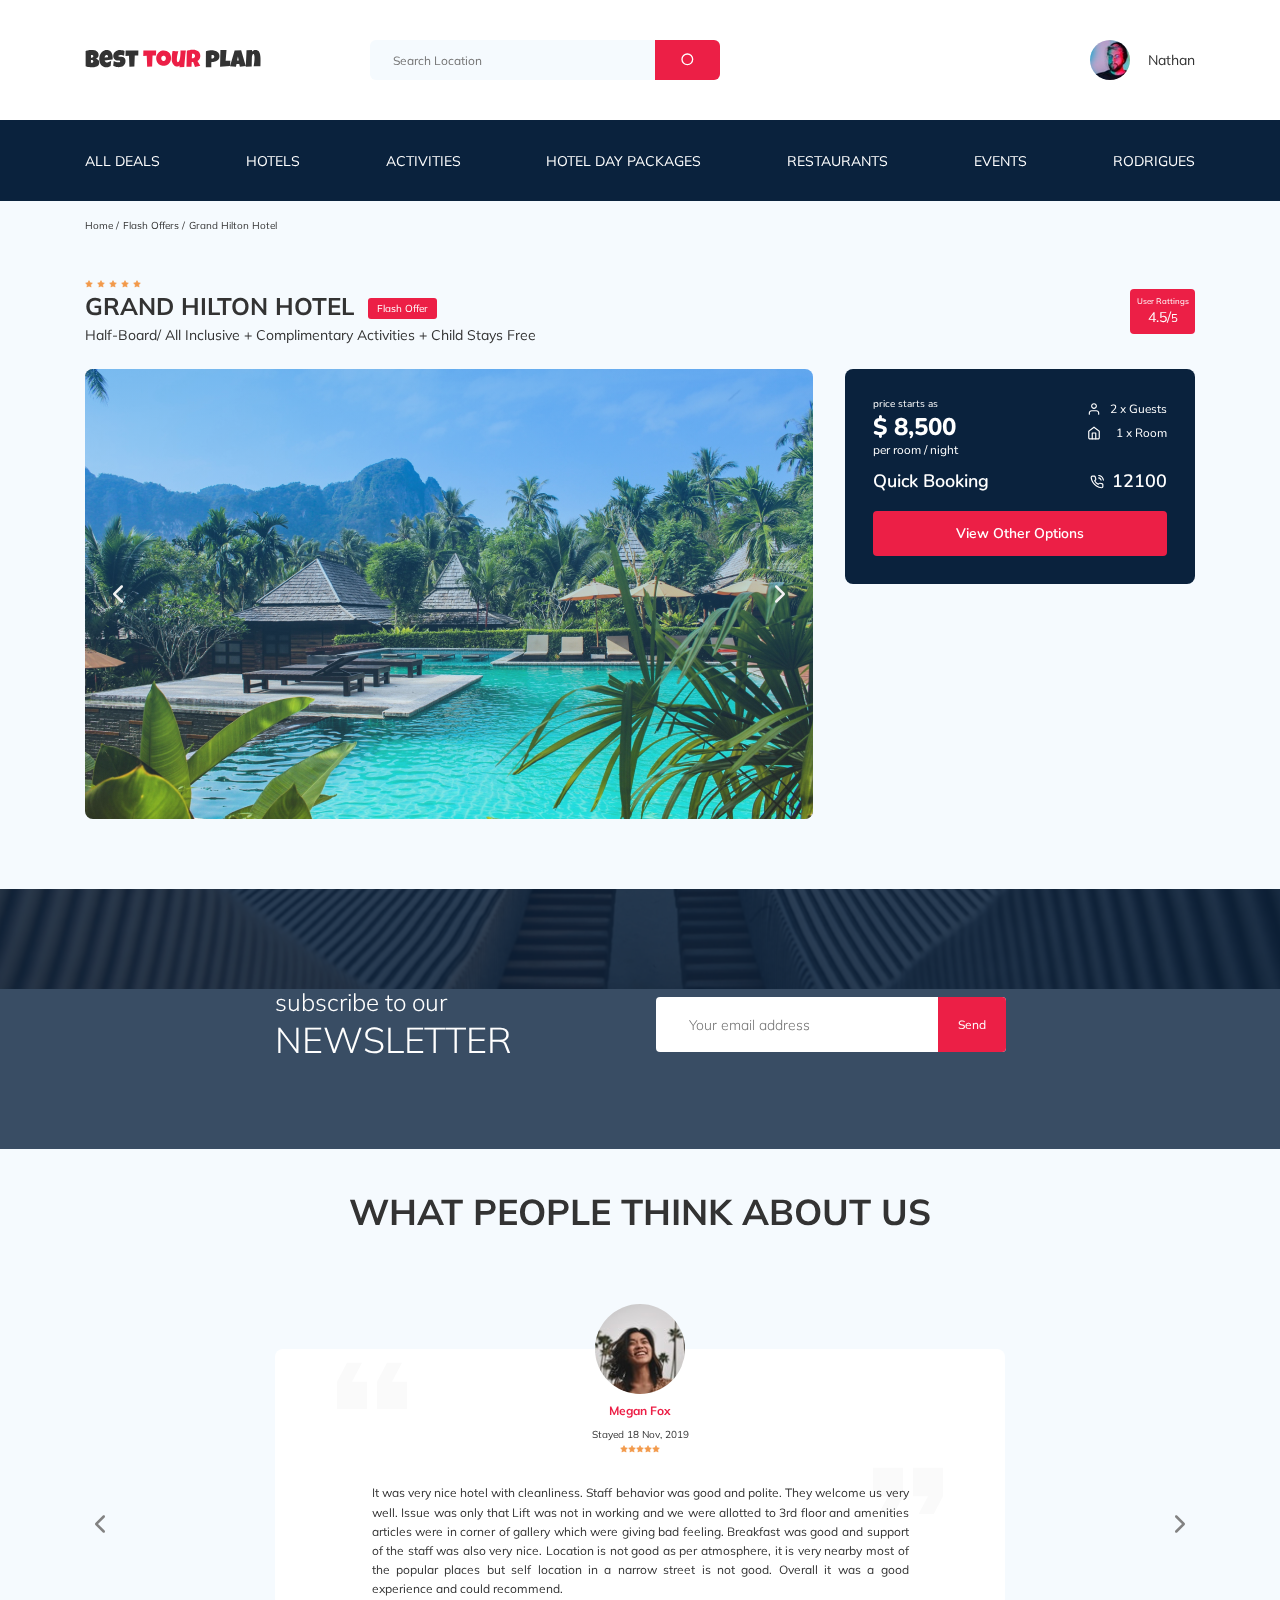
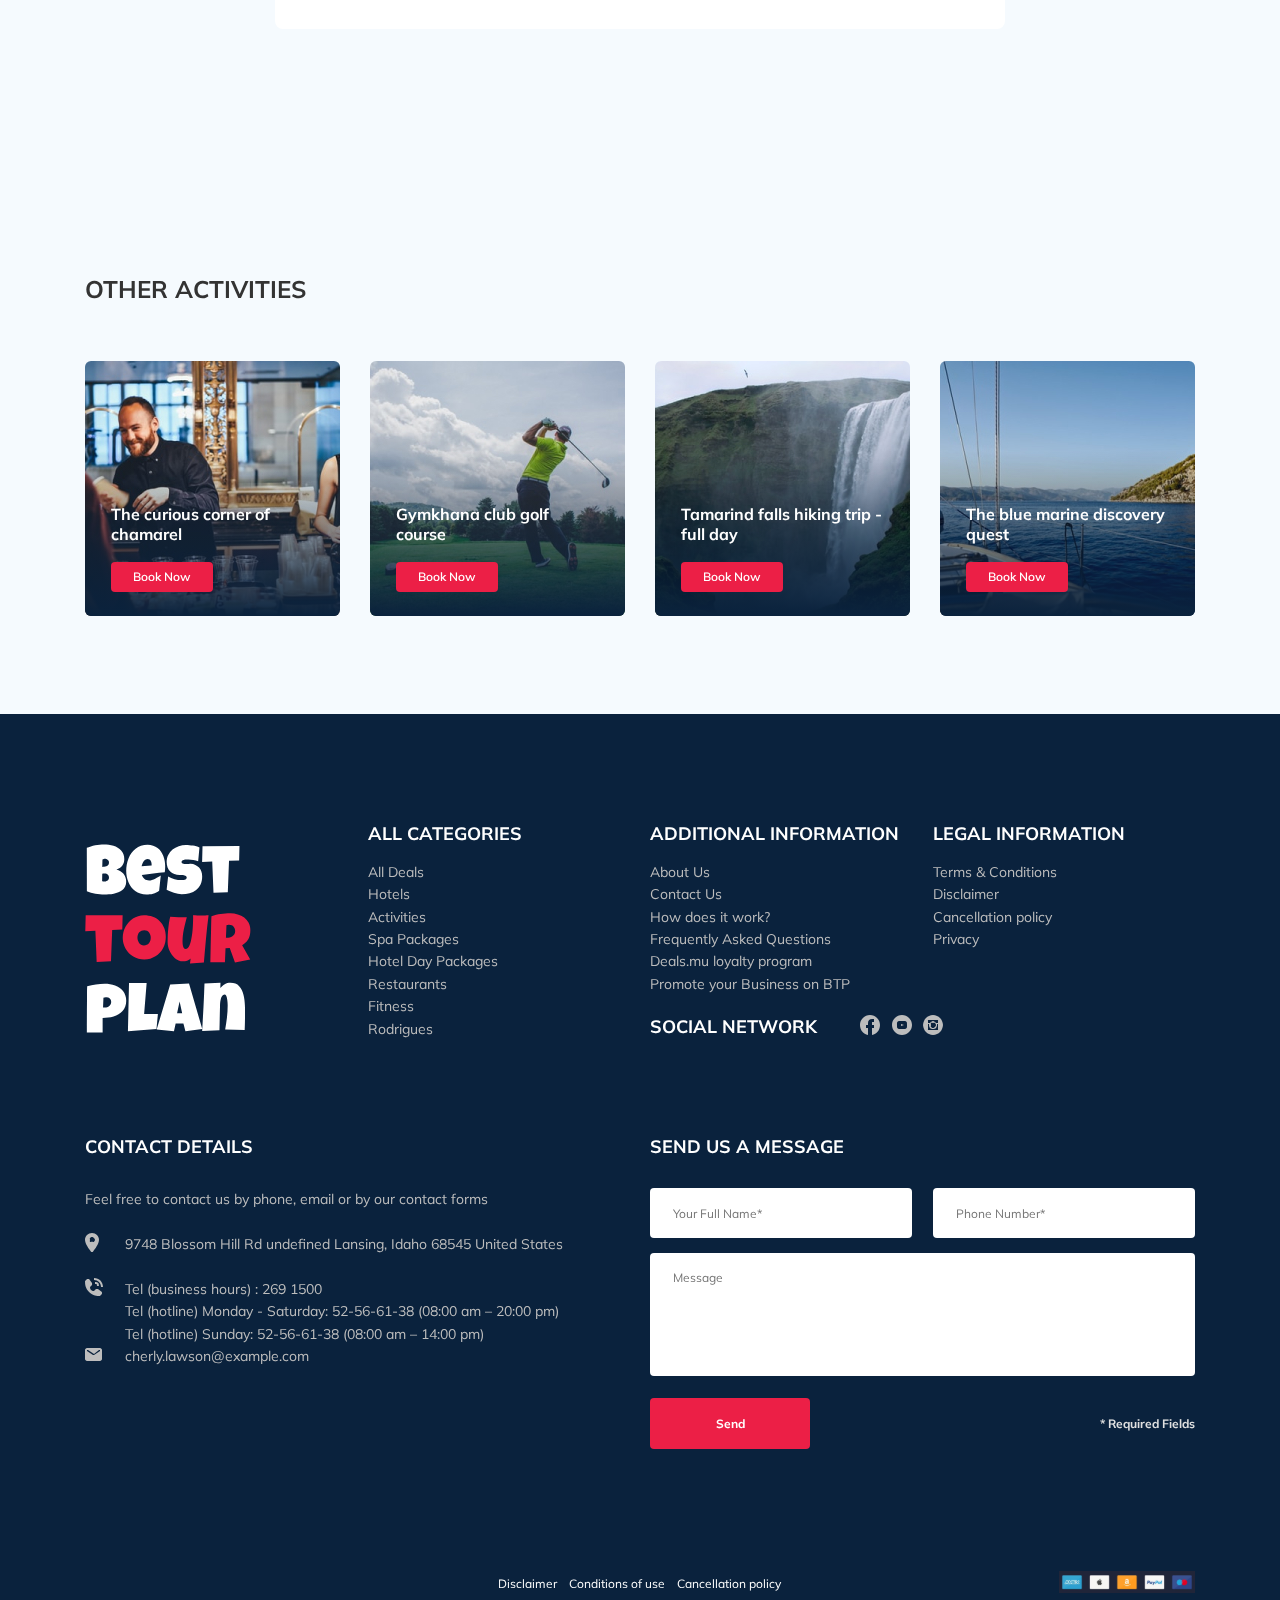
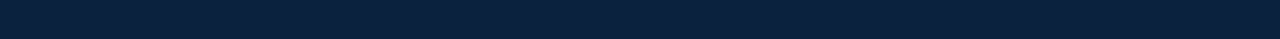
==== commit b4ca0e11: "fix: links" ====
--- a/index.html
+++ b/index.html
@@ -264,7 +264,7 @@
     <footer class="footer">
         <div class="container">
             <div class="footer-wrapper">
-                <img src="/img/vertical-logo.svg" alt="Logo: Best tour plan" class="logo footer__logo"/>
+                <img src="img/vertical-logo.svg" alt="Logo: Best tour plan" class="logo footer__logo"/>
                 <div class="footer__list footer__categories">
                     <h3 class="footer__title">ALL CATEGORIES</h3>
                     <ul class="footer__ul">
@@ -320,17 +320,17 @@
                 <div class="footer__social-network">
                     <h3 class="footer__title footer__title--inline>">Social Network</h3>
                     <div class="footer__social-links">
-                        <a href="http://facebook.com" class="footer__link">
+                        <a href="http://facebook.com" target="_blank" class="footer__link">
                             <img 
                             src="img/facebook.svg" 
                             alt="Icon: facebook"/>
                         </a>
-                        <a href="http://youtube.com" class="footer__link">
+                        <a href="http://youtube.com" target="_blank" class="footer__link">
                             <img 
                             src="img/youtube.svg" 
                             alt="Icon: youtube"/>
                         </a>
-                        <a href="http://instagram.com" class="footer__link">
+                        <a href="http://instagram.com" target="_blank" class="footer__link">
                             <img 
                             src="img/instagram.svg" 
                             alt="Icon: instagram"/>
--- a/css/style.css
+++ b/css/style.css
@@ -613,8 +613,8 @@
 }
 
 .hotel-description {
-  font-size: 12px;
-  line-height: 15px;
+  font-size: 14px;
+  line-height: 20px;
   margin: 4px 0;
 }
 
@@ -1386,6 +1386,13 @@
   background-color: #ec1f46;
   border-radius: 4px;
   border: none;
+}
+
+.footer__button--homepage {
+  -ms-flex-preferred-size: 100%;
+      flex-basis: 100%;
+  font-size: 14px;
+  margin-top: 20px;
 }
 
 .footer__button:hover {
@@ -1871,6 +1878,11 @@
         -ms-flex-order: 2;
             order: 2;
   }
+  .footer__button--homepage {
+    -webkit-box-ordinal-group: 3;
+        -ms-flex-order: 2;
+            order: 2;
+  }
   .footer__info {
     -webkit-box-ordinal-group: 2;
         -ms-flex-order: 1;
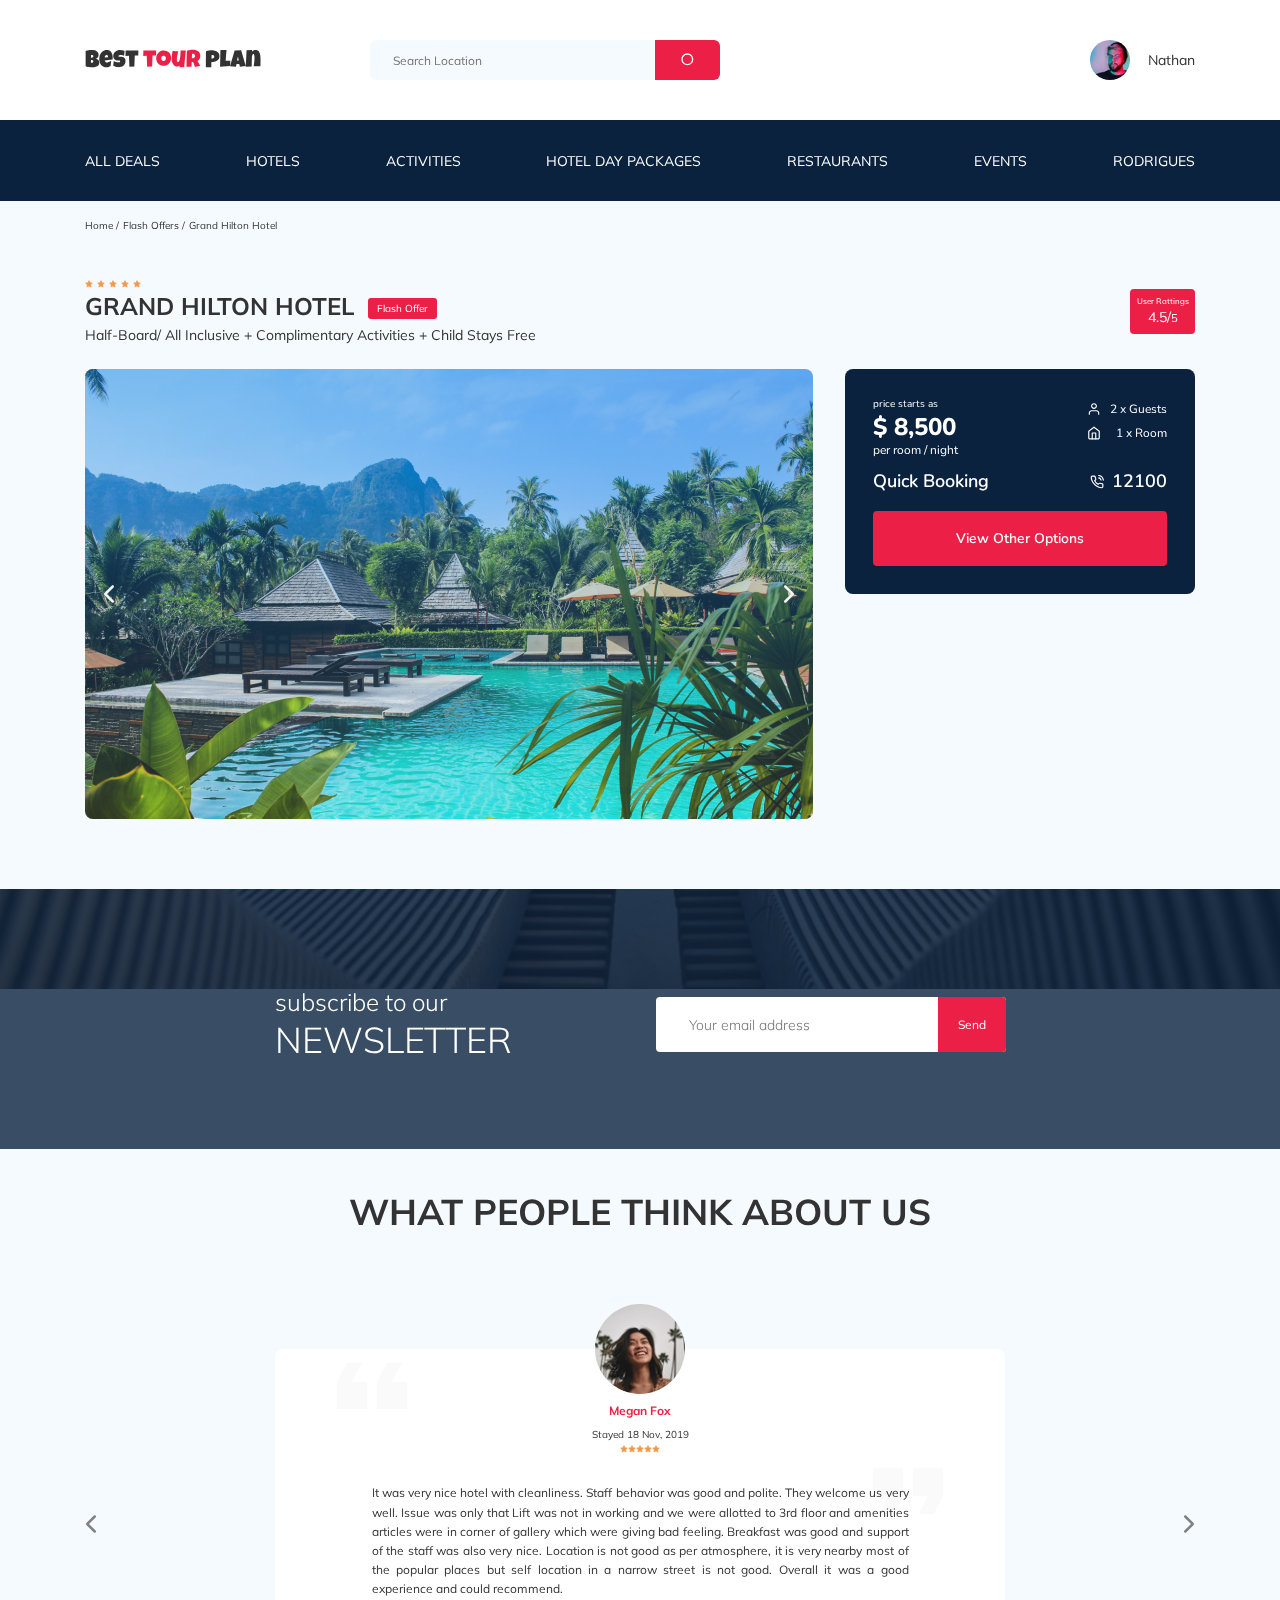
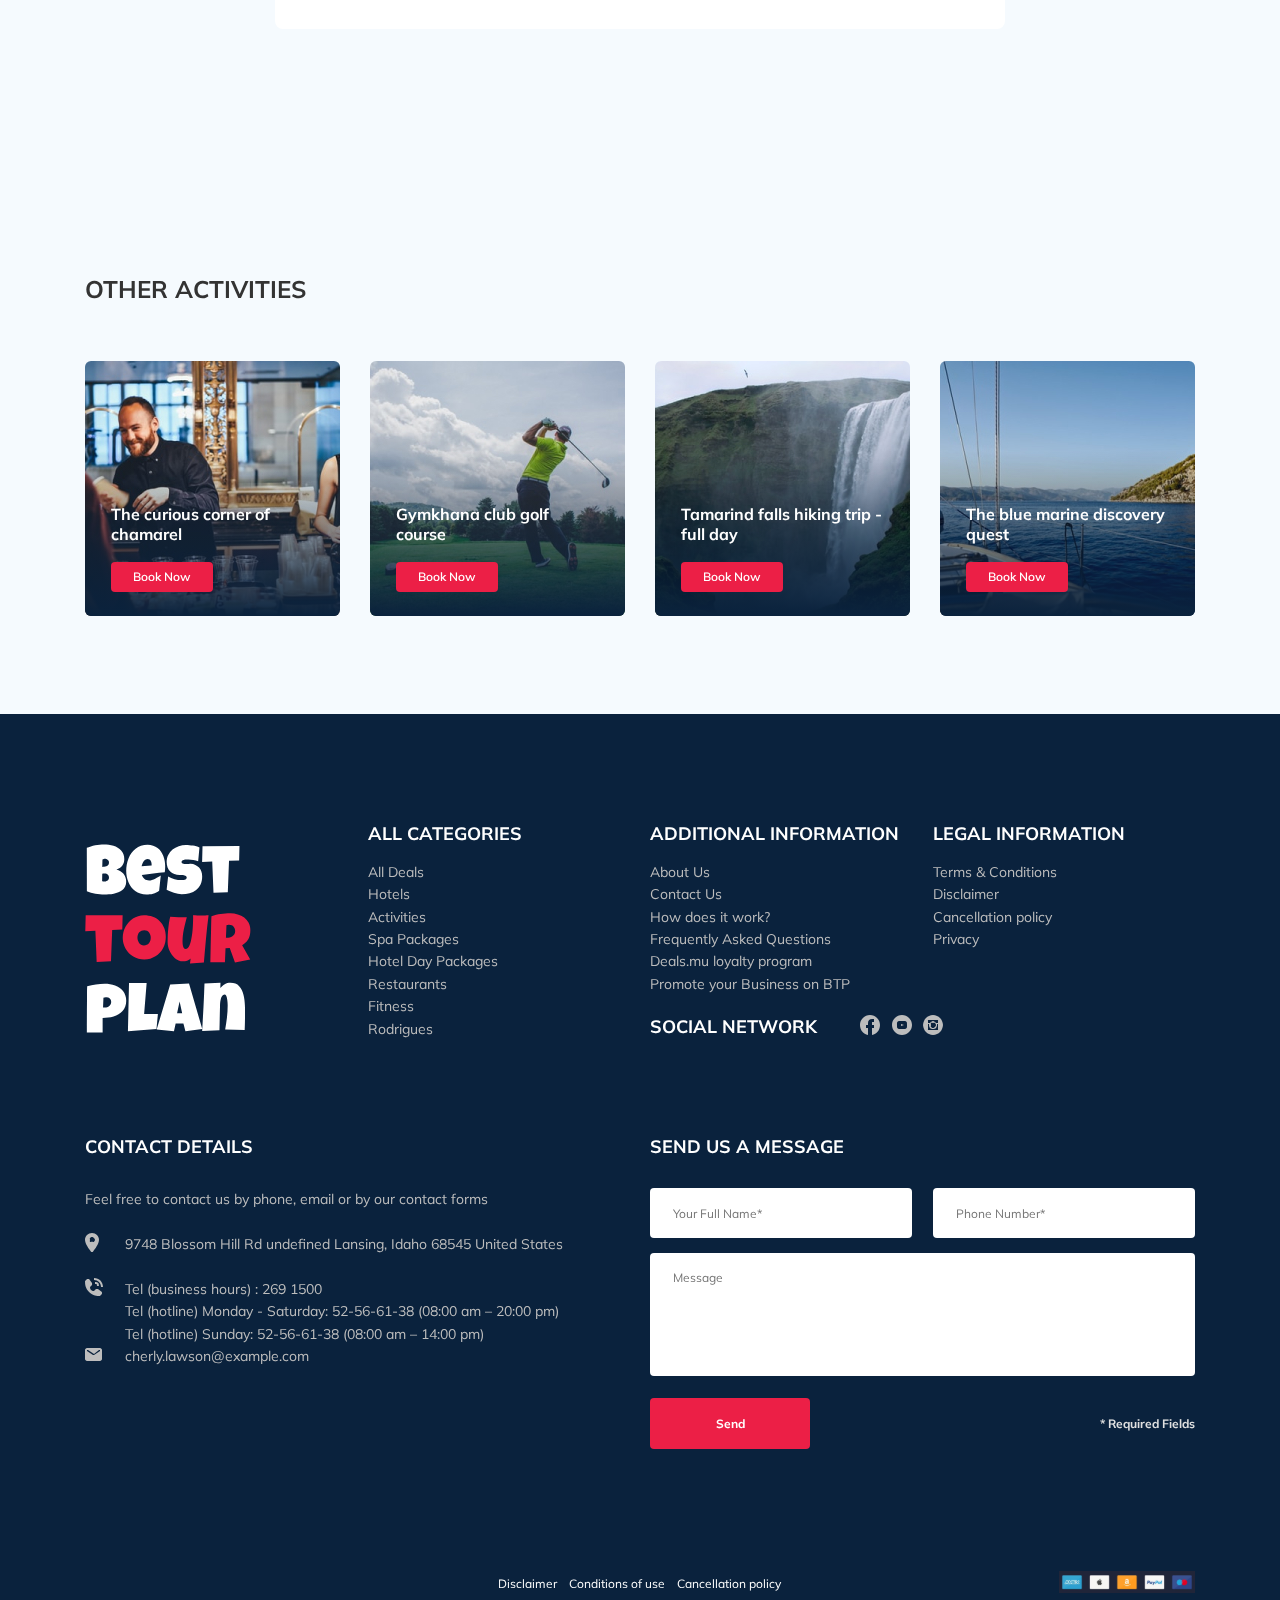
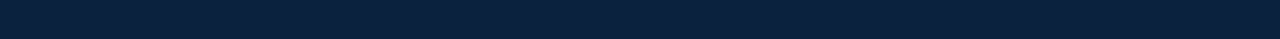
==== commit e7ccc53b: "create: modal" ====
--- a/index.html
+++ b/index.html
@@ -96,7 +96,7 @@
                 </div>
                 <p class="hotel-description hotel-info__description">Half-Board/ All Inclusive + Complimentary Activities + Child Stays Free</p>
                 </div>
-                <div class="rating hotel-info__rating">
+                <div data-toggle="modal" data-href="#rating-modal" class="rating hotel-info__rating">
                     <span class="rating__text">User Rattings</span>
                     <span class="rating__counter">4.5/<small>5</small></span>
                 </div>
@@ -151,7 +151,7 @@
                     <span class="booking__num">12100</span>
                 </a>
             </div>
-            <button class="button booking__button">View Other Options</button>
+            <button data-toggle="modal" data-href="#booking-modal"class="button booking__button">View Other Options</button>
     </div>
     <div id="map" class="mymap"></div> 
 </div>
@@ -165,7 +165,7 @@
                 subscribe to our
                 <span class="newsletter-title__strong">Newsletter</span>
             </h2>
-            <form action="#" class="subscribe newsletter__subscribe">
+            <form action="send.php" method="POST" class="subscribe newsletter__subscribe">
                     <input type="text" class="subscribe__input" placeholder="Your email address" name="adress">
                     <button class="subscribe__button">Send</button>
                 </form>
@@ -408,7 +408,7 @@
                             placeholder="Phone Number*"
                             name="phone"
                             />
-                        <textarea class="footer__message" placeholder="Message" name="message"></textarea>
+                        <textarea class="message footer__message" placeholder="Message" name="message"></textarea>
                         <button class="button footer__button" type="submit">Send</button>
                         <span class="footer__info">* Required Fields</span>
                         </form>
@@ -428,6 +428,73 @@
                         </div>
         </div>
     </footer>
+    <div class="modal" id="booking-modal">
+        <div class="modal__overlay">
+            <div class="modal__dialog">
+                <a href="#" class="modal__close">
+                    <img src="img/close.svg" alt="icon: close">
+                </a>
+                <h3 class="modal__title modal__title--mb-3">Booking</h3>
+                        <form action="send.php" method="POST" class="modal__form">
+                            <input 
+                            type="text" 
+                            class="input modal__input" 
+                            placeholder="Your Full Name*"
+                            name="name"
+                            />
+                            <input 
+                            type="text" 
+                            class="input modal__input" 
+                            placeholder="Phone Number*"
+                            name="phone"
+                            />
+                            <input 
+                            type="text" 
+                            class="input modal__input" 
+                            placeholder="Email*"
+                            name="phone"
+                            />
+                        <textarea class="message modal__message" placeholder="Message" name="message"></textarea>
+                        <button class="button modal__button" type="submit">Send</button>
+                        <span class="modal__info">* Required Fields</span>
+                        </form>
+            </div>
+        </div>
+    </div>
+    <div class="modal" id="rating-modal">
+        <div class="modal__overlay">
+            <div class="modal__dialog">
+                <a href="#" class="modal__close">
+                    <img src="img/close.svg" alt="icon: close">
+                </a>
+                <h3 class="modal__title modal__title--mb-3">Send us a feedback</h3>
+                        <form action="send.php" method="POST" class="modal__form">
+                            <input 
+                            type="text" 
+                            class="input modal__input" 
+                            placeholder="Your Full Name*"
+                            name="name"
+                            />
+                            <input 
+                            type="text" 
+                            class="input modal__input" 
+                            placeholder="Phone Number*"
+                            name="phone"
+                            />
+                            <input 
+                            type="text" 
+                            class="input modal__input" 
+                            placeholder="Email*"
+                            name="phone"
+                            />
+                        <textarea class="message modal__message" placeholder="Message" name="message"></textarea>
+                        <button class="button modal__button" type="submit">Send</button>
+                        <span class="modal__info">* Required Fields</span>
+                        </form>
+            </div>
+        </div>
+    </div>
+    <script src="js/jquery-3.6.0.min.js"></script>
     <script src="js/swiper-bundle.min.js"></script>
     <script src="https://ajax.googleapis.com/ajax/libs/jquery/1.11.0/jquery.min.js"></script>
     <script src="js/parallax.min.js"></script>
--- a/css/style.css
+++ b/css/style.css
@@ -47,6 +47,38 @@
 
 textarea {
   resize: none;
+}
+
+.input {
+  background-color: #fff;
+  border-radius: 4px;
+  border: none;
+  padding: 0 23px;
+  height: 50px;
+  font-size: 12px;
+}
+
+.message {
+  height: 123px;
+  background-color: #fff;
+  border-radius: 4px;
+  padding: 18px 23px;
+  border: none;
+  font-size: 12px;
+}
+
+.button {
+  min-width: 160px;
+  min-height: 50px;
+  padding: 18px;
+  font-style: normal;
+  font-weight: bold;
+  font-size: 12px;
+  line-height: 15px;
+  color: #fff;
+  background-color: #ec1f46;
+  border-radius: 4px;
+  border: none;
 }
 
 /*! normalize.css v8.0.1 | MIT License | github.com/necolas/normalize.css */
@@ -674,8 +706,8 @@
   -webkit-transform: translateY(-50%);
           transform: translateY(-50%);
   z-index: 99;
-  width: 30px;
-  height: 30px;
+  width: 10px;
+  height: 18px;
   border: none;
   cursor: pointer;
   background-repeat: no-repeat;
@@ -1020,8 +1052,8 @@
   top: 50%;
   -webkit-transform: translateY(-50%);
           transform: translateY(-50%);
-  width: 30px;
-  height: 30px;
+  width: 10px;
+  height: 18px;
   background-repeat: no-repeat;
   background-size: 10px;
   background-position: center;
@@ -1351,41 +1383,15 @@
 }
 
 .footer__input {
-  background-color: #fff;
-  border-radius: 4px;
-  border: none;
-  padding: 0 23px;
-  height: 50px;
   margin-bottom: 15px;
   -ms-flex-preferred-size: 48%;
       flex-basis: 48%;
-  font-size: 12px;
 }
 
 .footer__message {
-  height: 123px;
-  background-color: #fff;
-  border-radius: 4px;
-  padding: 18px 23px;
-  border: none;
   -ms-flex-preferred-size: 100%;
       flex-basis: 100%;
   margin-bottom: 22px;
-  font-size: 12px;
-}
-
-.footer__button {
-  min-width: 160px;
-  min-height: 50px;
-  padding: 18px;
-  font-style: normal;
-  font-weight: bold;
-  font-size: 12px;
-  line-height: 15px;
-  color: #fff;
-  background-color: #ec1f46;
-  border-radius: 4px;
-  border: none;
 }
 
 .footer__button--homepage {
@@ -1443,6 +1449,99 @@
   margin-left: 413px;
 }
 
+.modal__overlay {
+  position: fixed;
+  left: 0;
+  top: 0;
+  right: 0;
+  bottom: 0;
+  background-color: rgba(0, 143, 223, 0.39);
+  visibility: hidden;
+  z-index: 100;
+  -webkit-transition: opacity 0.2s;
+  transition: opacity 0.2s;
+  opacity: 0;
+}
+
+.modal__overlay--visible {
+  visibility: visible;
+  opacity: 1;
+}
+
+.modal__dialog {
+  position: fixed;
+  top: 50%;
+  left: 50%;
+  max-width: 478px;
+  padding: 33px 88px;
+  background-color: #0a223d;
+  -webkit-transform: translate(-50%, -50%);
+          transform: translate(-50%, -50%);
+  color: #fff;
+  border-radius: 8px;
+  visibility: hidden;
+  z-index: 101;
+  -webkit-transition: opacity 0.2s;
+  transition: opacity 0.2s;
+  opacity: 0;
+}
+
+.modal__dialog--visible {
+  visibility: visible;
+  opacity: 1;
+}
+
+.modal__close {
+  position: absolute;
+  right: 18px;
+  top: 17px;
+  text-decoration: none;
+  cursor: pointer;
+}
+
+.modal__title {
+  font-style: normal;
+  font-weight: bold;
+  font-size: 18px;
+  line-height: 23px;
+  margin-bottom: 15px;
+  text-transform: uppercase;
+  text-align: center;
+}
+
+.modal__input {
+  width: 100%;
+  margin-bottom: 15px;
+}
+
+.modal__message {
+  width: 100%;
+  min-height: 123px;
+  margin-bottom: 15px;
+}
+
+.modal__info {
+  font-style: normal;
+  font-weight: bold;
+  font-size: 12px;
+  line-height: 15px;
+  color: #e0e0e0;
+}
+
+.modal__form {
+  display: -webkit-box;
+  display: -ms-flexbox;
+  display: flex;
+  -webkit-box-align: center;
+      -ms-flex-align: center;
+          align-items: center;
+  -webkit-box-pack: justify;
+      -ms-flex-pack: justify;
+          justify-content: space-between;
+  -ms-flex-wrap: wrap;
+      flex-wrap: wrap;
+}
+
 @media (max-width: 1200px) {
   .container {
     max-width: 960px;
@@ -1648,6 +1747,7 @@
     top: 78px;
     padding-top: 30px;
     max-width: 440px;
+    width: 100%;
     height: 100vh;
     overflow-y: scroll;
     -webkit-transition: 0.5s;
@@ -1795,6 +1895,16 @@
   .footer__disclaimer {
     margin-top: 63px;
   }
+  .modal__form {
+    width: 100%;
+  }
+  .modal__dialog--visible {
+    padding: 28px 60px;
+  }
+  .modal__button {
+    margin-bottom: 15px;
+    width: 100%;
+  }
 }
 
 @media (max-width: 576px) {
@@ -1903,6 +2013,12 @@
     -ms-flex-preferred-size: 100%;
         flex-basis: 100%;
   }
+  .modal__form {
+    width: 100%;
+  }
+  .modal__dialog--visible {
+    padding: 28px 50px;
+  }
 }
 
 @media (min-width: 320px) and (max-width: 480px) {
@@ -1937,5 +2053,9 @@
     -ms-flex-preferred-size: 92%;
         flex-basis: 92%;
   }
+  .hotel-slider__button {
+    width: 5px;
+    height: 8px;
+  }
 }
 /*# sourceMappingURL=style.css.map */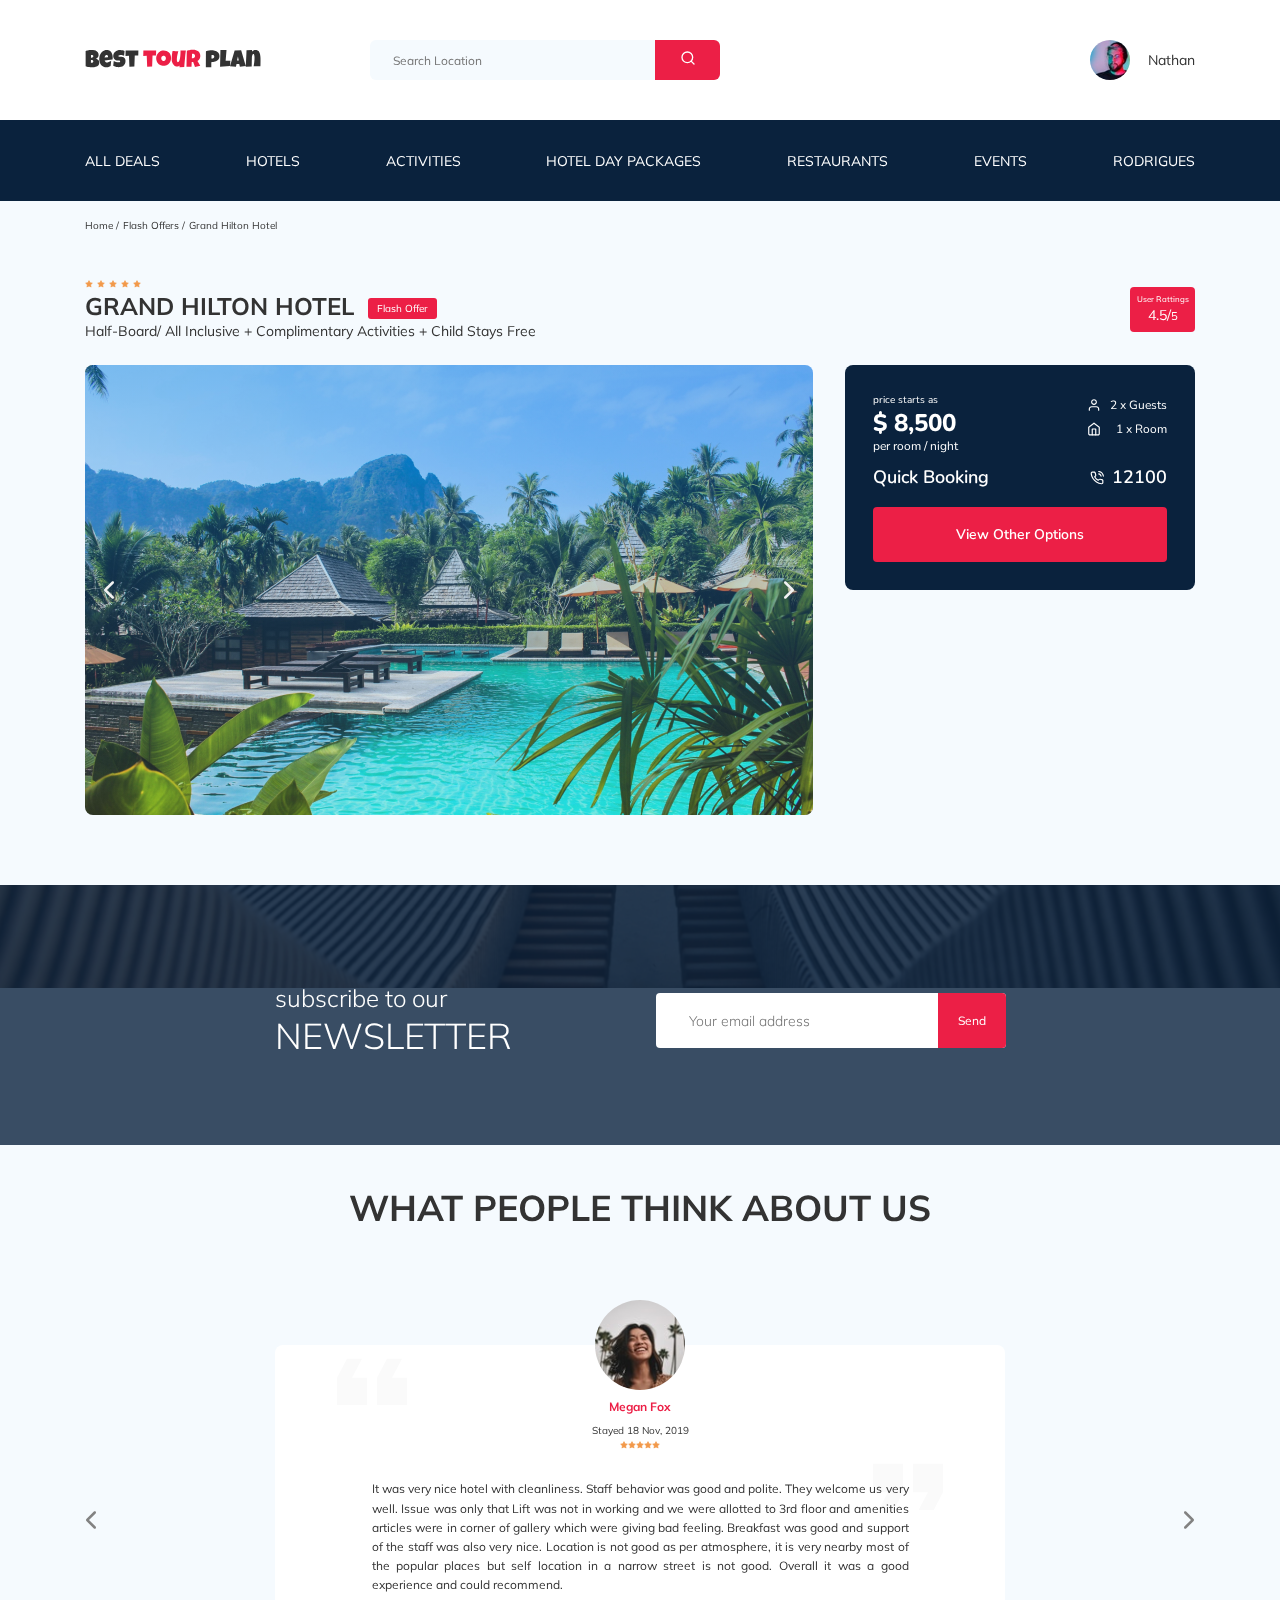
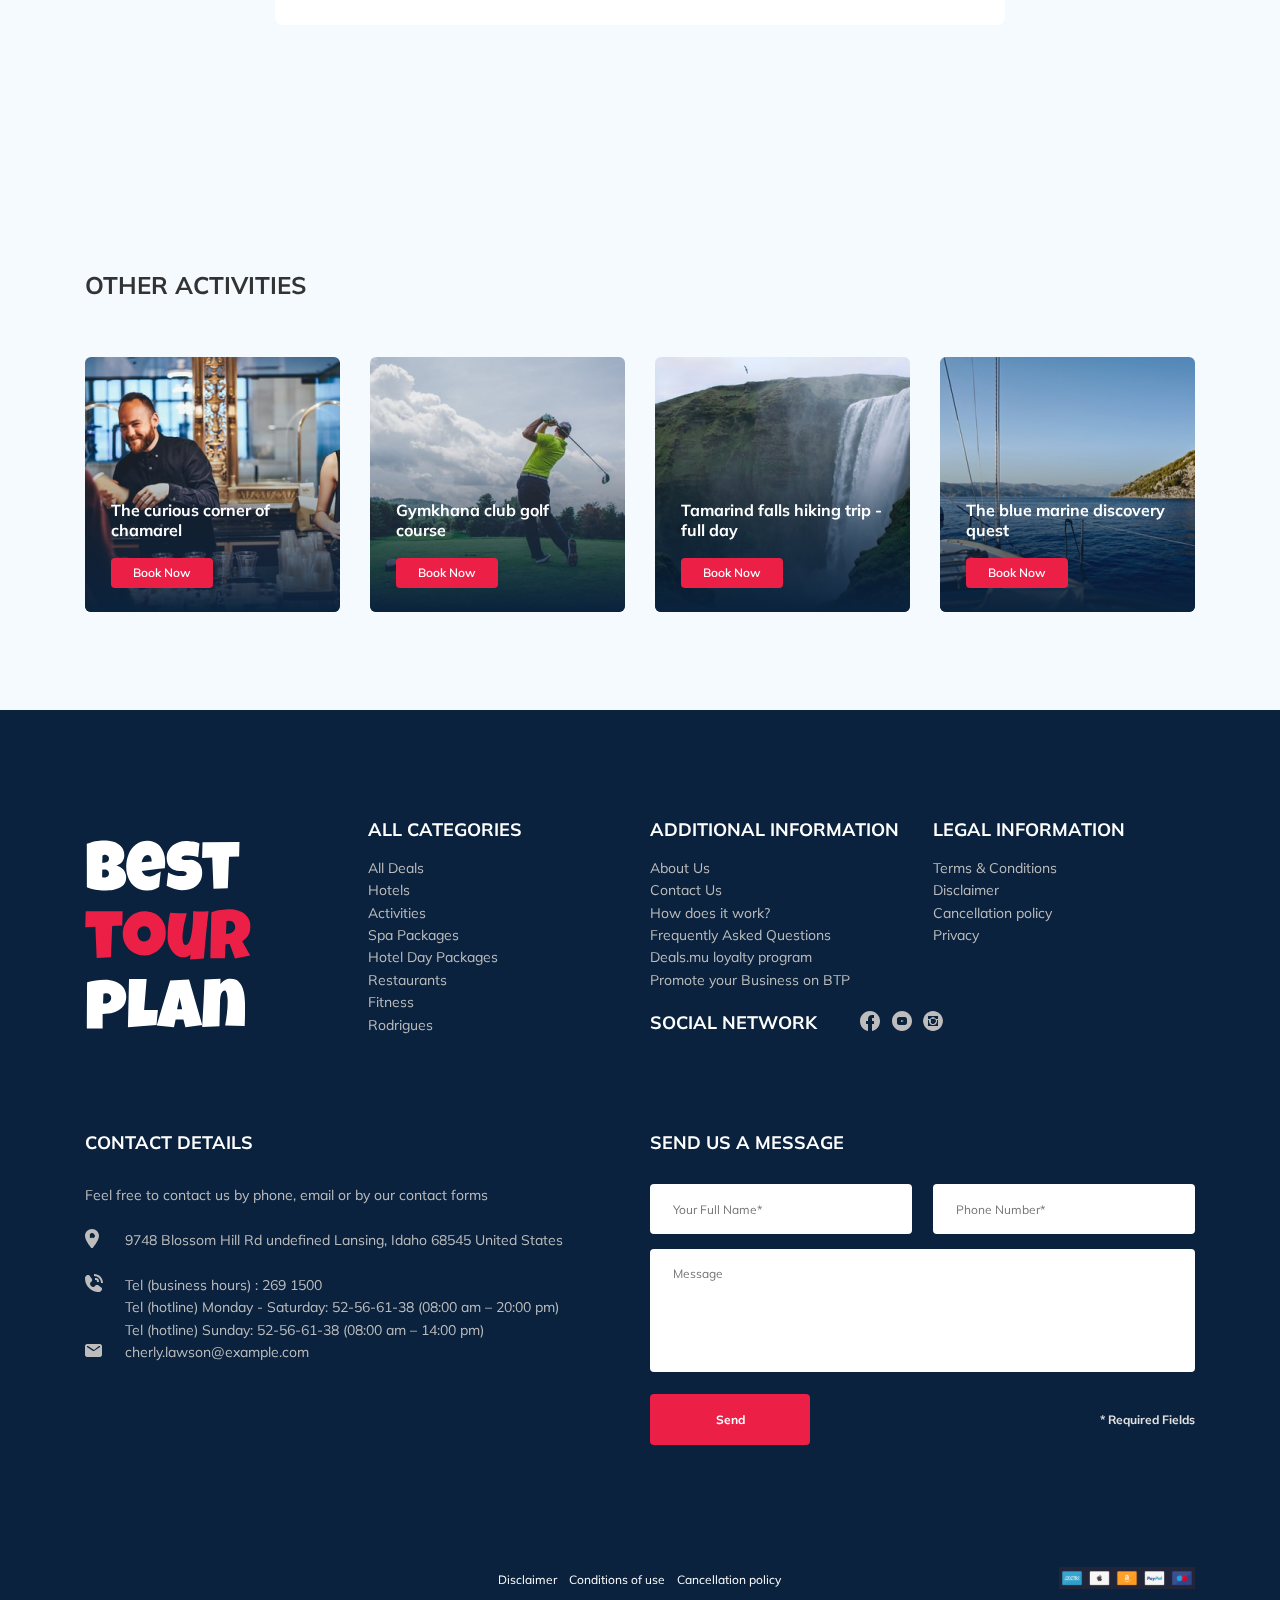
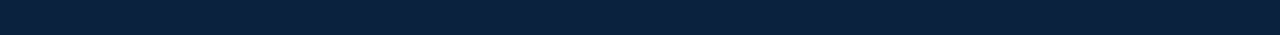
==== commit 8dac489b: "Create: favicon" ====
--- a/index.html
+++ b/index.html
@@ -5,6 +5,8 @@
     <meta http-equiv="X-UA-Compatible" content="IE=edge">
     <meta name="viewport" content="width=device-width, initial-scale=1.0">
     <title>Best Tour Plan - Hotel Booking</title>
+    <link rel="shortcut icon" href="/favicon.ico" type="image/x-icon">
+    <link rel="icon" href="/favicon.ico" type="image/x-icon">
     <link href="https://fonts.googleapis.com/css2?family=Mulish:wght@400;700&family=Nunito:wght@400;600;700;800&display=swap" rel="stylesheet"/>
     <link rel="stylesheet" href="css/swiper-bundle.min.css">
     <link rel="stylesheet" href="css/style.css"/>
@@ -166,7 +168,7 @@
                 <span class="newsletter-title__strong">Newsletter</span>
             </h2>
             <form action="send.php" method="POST" class="subscribe newsletter__subscribe">
-                    <input type="text" class="subscribe__input" placeholder="Your email address" name="adress">
+                    <input type="email" class="subscribe__input" placeholder="Your email address" name="adress">
                     <button class="subscribe__button">Send</button>
                 </form>
         </div>
@@ -431,9 +433,9 @@
     <div class="modal" id="booking-modal">
         <div class="modal__overlay">
             <div class="modal__dialog">
-                <a href="#" class="modal__close">
+                <button class="modal__close">
                     <img src="img/close.svg" alt="icon: close">
-                </a>
+                </button>
                 <h3 class="modal__title modal__title--mb-3">Booking</h3>
                         <form action="send.php" method="POST" class="modal__form">
                             <input 
@@ -449,10 +451,10 @@
                             name="phone"
                             />
                             <input 
-                            type="text" 
+                            type="email" 
                             class="input modal__input" 
                             placeholder="Email*"
-                            name="phone"
+                            name="adress"
                             />
                         <textarea class="message modal__message" placeholder="Message" name="message"></textarea>
                         <button class="button modal__button" type="submit">Send</button>
@@ -464,9 +466,9 @@
     <div class="modal" id="rating-modal">
         <div class="modal__overlay">
             <div class="modal__dialog">
-                <a href="#" class="modal__close">
+                <button class="modal__close">
                     <img src="img/close.svg" alt="icon: close">
-                </a>
+                </button>
                 <h3 class="modal__title modal__title--mb-3">Send us a feedback</h3>
                         <form action="send.php" method="POST" class="modal__form">
                             <input 
@@ -482,10 +484,10 @@
                             name="phone"
                             />
                             <input 
-                            type="text" 
+                            type="email" 
                             class="input modal__input" 
                             placeholder="Email*"
-                            name="phone"
+                            name="adress"
                             />
                         <textarea class="message modal__message" placeholder="Message" name="message"></textarea>
                         <button class="button modal__button" type="submit">Send</button>
--- a/css/style.css
+++ b/css/style.css
@@ -79,6 +79,7 @@
   background-color: #ec1f46;
   border-radius: 4px;
   border: none;
+  cursor: pointer;
 }
 
 /*! normalize.css v8.0.1 | MIT License | github.com/necolas/normalize.css */
@@ -647,7 +648,8 @@
 .hotel-description {
   font-size: 14px;
   line-height: 20px;
-  margin: 4px 0;
+  margin: 0;
+  margin-bottom: 4px;
 }
 
 .hotel-grid {
@@ -1350,11 +1352,6 @@
   color: #BDBDBD;
 }
 
-.footer__item:hover {
-  cursor: pointer;
-  color: #fff;
-}
-
 .footer__item--mb-2 {
   margin-bottom: 20px;
 }
@@ -1371,6 +1368,11 @@
 .footer__contacts {
   text-decoration: none;
   color: inherit;
+}
+
+.footer__contacts:hover {
+  cursor: pointer;
+  color: #fff;
 }
 
 .footer__text {
@@ -1472,7 +1474,8 @@
   position: fixed;
   top: 50%;
   left: 50%;
-  max-width: 478px;
+  width: 478px;
+  max-width: 100%;
   padding: 33px 88px;
   background-color: #0a223d;
   -webkit-transform: translate(-50%, -50%);
@@ -1497,6 +1500,8 @@
   top: 17px;
   text-decoration: none;
   cursor: pointer;
+  background-color: #0a223d;
+  border: none;
 }
 
 .modal__title {
@@ -2018,6 +2023,7 @@
   }
   .modal__dialog--visible {
     padding: 28px 50px;
+    width: 95%;
   }
 }
 
@@ -2057,5 +2063,9 @@
     width: 5px;
     height: 8px;
   }
+  .modal__form {
+    height: 180px;
+    overflow: auto;
+  }
 }
 /*# sourceMappingURL=style.css.map */